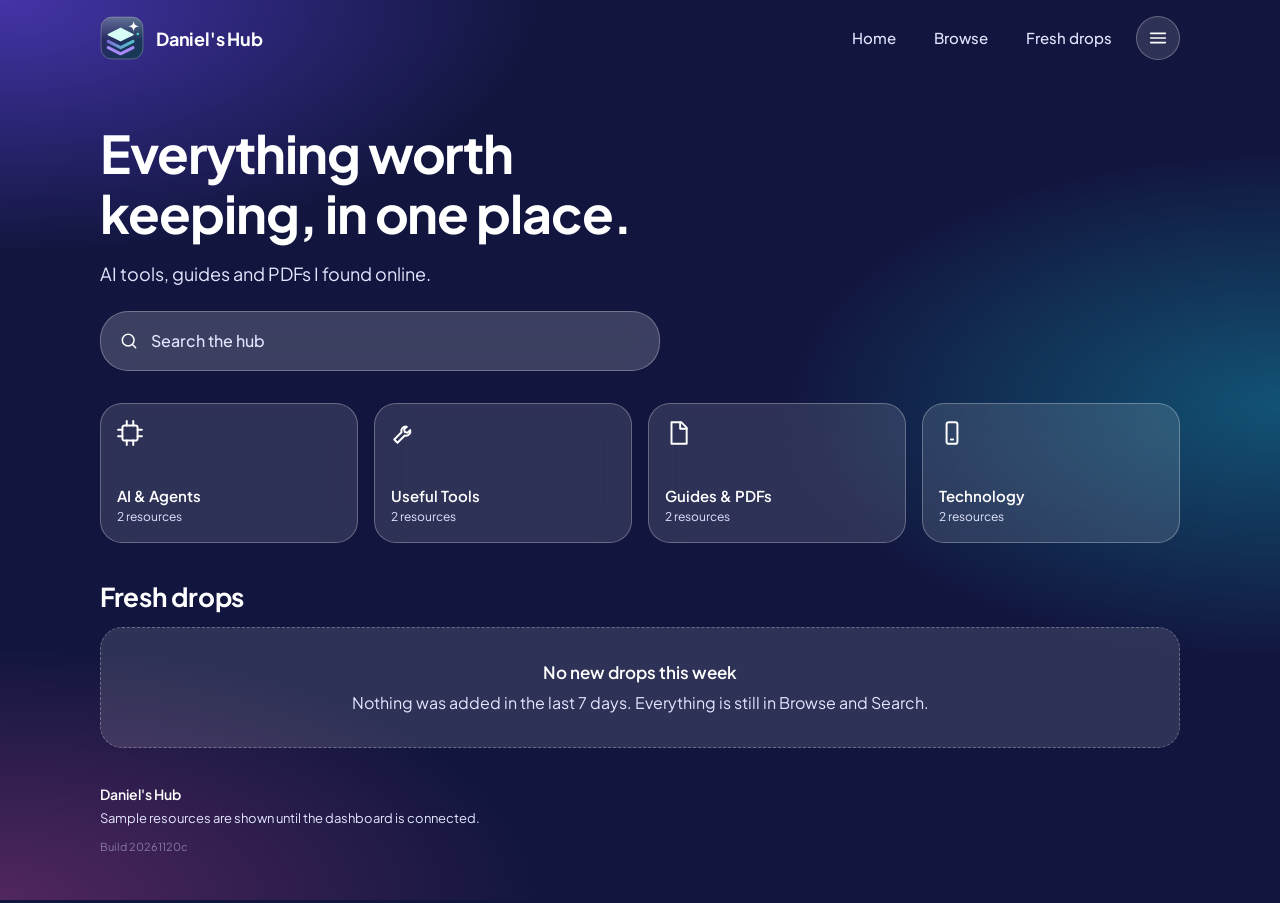
==== index.html @ 8ad10cf0 "Fix Browse highlight on homepage and limit Fresh drops to 7 days - Dock: Home stays highlighted on t" ====
<!doctype html>
<html lang="en">
<head>
  <meta charset="utf-8">
  <meta name="viewport" content="width=device-width, initial-scale=1, viewport-fit=cover, interactive-widget=resizes-content">
  <title>Daniel's Hub</title>
  <meta name="description" content="A personal library of AI tools, agent skills, guides and PDFs.">
  <meta name="theme-color" content="#12163F">
  <meta name="color-scheme" content="dark">
  <link rel="icon" href="assets/favicon.svg" type="image/svg+xml">
  <link rel="apple-touch-icon" href="assets/app-icon.svg">
  <link rel="preconnect" href="https://fonts.googleapis.com">
  <link rel="preconnect" href="https://fonts.gstatic.com" crossorigin>
  <link rel="stylesheet" href="https://fonts.googleapis.com/css2?family=Plus+Jakarta+Sans:wght@400;500;600;700&amp;display=swap">
  <link rel="stylesheet" href="css/style.css?v=20261120c">
</head>
<body>

  <a class="skip" href="#fresh">Skip to resources</a>

  <header class="top" id="top">
    <a class="brand" href="index.html" aria-label="Daniel's Hub, home">
      <img src="assets/logo.svg" alt="" width="44" height="44">
      <span>Daniel's Hub</span>
    </a>
    <div class="top-end">
      <nav class="top-nav" aria-label="Main">
        <a href="#top">Home</a>
        <a href="browse.html">Browse</a>
        <a href="#fresh">Fresh drops</a>
      </nav>
      <div class="menu-wrap" data-menu></div>
    </div>
  </header>

  <main>
    <section class="hero collapse" aria-labelledby="hero-title">
      <div class="collapse-inner hero-inner">
        <h1 id="hero-title">Everything worth keeping, in one place.</h1>
        <p class="lede">AI tools, guides and PDFs I found online.</p>
      </div>
    </section>

    <div id="search-anchor"></div>
    <div class="search-wrap" id="search-wrap">
      <form class="search" role="search" id="search-form" autocomplete="off">
        <svg class="ico" width="22" height="22" aria-hidden="true"><use href="#i-search"/></svg>
        <label class="sr" for="q">Search resources</label>
        <input id="q" name="q" type="search" placeholder="Search the hub" enterkeyhint="search" autocapitalize="off" autocorrect="off" spellcheck="false">
        <button type="button" class="clear" id="clear-search" aria-label="Clear search" hidden>
          <svg width="22" height="22" aria-hidden="true"><use href="#i-x"/></svg>
        </button>
      </form>
      <button type="button" class="cancel" id="cancel-search">Cancel</button>
    </div>

    <div class="admin-panel" id="admin-panel" hidden>
      <a class="admin-link" id="admin-link" href="admin/index.html">
        <svg width="22" height="22" aria-hidden="true"><use href="#i-lock"/></svg>
        <span>Admin Login</span>
        <svg class="go" width="22" height="22" aria-hidden="true"><use href="#i-arrow-right"/></svg>
      </a>
    </div>

    <section class="browse collapse" id="browse" aria-labelledby="browse-title">
      <div class="collapse-inner">
        <h2 id="browse-title" class="sr">Categories</h2>
        <div class="cats" id="cats"></div>
      </div>
    </section>

    <section class="fresh" id="fresh" aria-labelledby="fresh-title" tabindex="-1">
      <div class="fresh-head">
        <h2 id="fresh-title">Fresh drops</h2>
        <button type="button" class="reset" id="reset" hidden>Clear search</button>
      </div>
      <p class="status" id="status" role="status" aria-live="polite"></p>
      <div class="list" id="list"></div>
      <div class="empty" id="empty" hidden>
        <p class="empty-title">Nothing found</p>
        <p id="empty-text"></p>
        <button type="button" class="reset" id="empty-reset">Back to home</button>
      </div>
    </section>
  </main>

  <footer class="foot">
    <p>Daniel's Hub</p>
    <p class="foot-note">Sample resources are shown until the dashboard is connected.</p>
    <p class="build" id="build" data-page="20261120c"></p>
  </footer>

  <nav class="dock" aria-label="Quick navigation">
    <a href="#top" id="dock-home" aria-current="page"><svg width="22" height="22" aria-hidden="true"><use href="#i-home"/></svg><span>Home</span></a>
    <a href="browse.html" id="dock-browse"><svg width="22" height="22" aria-hidden="true"><use href="#i-grid"/></svg><span>Browse</span></a>
    <a href="#top" id="dock-search"><svg width="22" height="22" aria-hidden="true"><use href="#i-search"/></svg><span>Search</span></a>
  </nav>

  <script src="js/data.js?v=20261120c"></script>
  <script src="js/config.js?v=20261120c"></script>
  <script src="js/ui.js?v=20261120c"></script>
  <script src="js/app.js?v=20261120c"></script>
</body>
</html>
---- css/style.css ----
/* Daniel's Hub: Frost Glass
   One deliberate dark look. Colours live in the variables below,
   so changing the palette means editing only this block. */
:root {
  --ink: #12163F;
  --text: #FFFFFF;
  --text-soft: #E3E6FF;
  --violet: #A88BFA;
  --purple: #8664D9;
  --teal: #45D8C5;
  --mint: #D7FFF7;
  --glass: rgba(255, 255, 255, 0.12);
  --glass-strong: rgba(255, 255, 255, 0.18);
  --glass-line: rgba(255, 255, 255, 0.28);
  --radius-lg: 22px;
  --radius-md: 16px;
  --gutter: 20px;
  --max: 1080px;
  --kb: 0px;
  --font: "Plus Jakarta Sans", system-ui, -apple-system, "Segoe UI", Roboto, sans-serif;
  color-scheme: dark;
}

*, *::before, *::after { box-sizing: border-box; }

html { -webkit-text-size-adjust: 100%; scroll-behavior: smooth; scroll-padding-top: 84px; }

body {
  margin: 0;
  min-height: 100vh;
  background: var(--ink);
  color: var(--text);
  font-family: var(--font);
  font-size: 16px;
  line-height: 1.5;
  padding-left: max(var(--gutter), env(safe-area-inset-left, 0px));
  padding-right: max(var(--gutter), env(safe-area-inset-right, 0px));
  padding-bottom: calc(112px + env(safe-area-inset-bottom, 0px) + var(--kb));
}

/* Soft colour glow behind everything. Fixed layer, no blur filter, so it stays smooth on phones. */
body::before {
  content: "";
  position: fixed;
  inset: 0;
  z-index: -1;
  background:
    radial-gradient(60% 40% at 0% 0%, rgba(108, 77, 255, 0.55), transparent 70%),
    radial-gradient(55% 40% at 100% 45%, rgba(18, 181, 201, 0.38), transparent 70%),
    radial-gradient(60% 40% at 0% 100%, rgba(226, 76, 168, 0.30), transparent 70%),
    var(--ink);
}

[hidden] { display: none !important; }

h1, h2, p { margin: 0; }
a { color: inherit; }
svg { fill: none; stroke: currentColor; stroke-width: 1.8; stroke-linecap: round; stroke-linejoin: round; }

.sr {
  position: absolute; width: 1px; height: 1px; padding: 0; margin: -1px;
  overflow: hidden; clip: rect(0 0 0 0); white-space: nowrap; border: 0;
}

.skip {
  position: absolute; left: 12px; top: -60px; z-index: 50;
  background: #fff; color: var(--ink); padding: 10px 14px; border-radius: 10px; font-weight: 600;
}
.skip:focus { top: calc(8px + env(safe-area-inset-top, 0px)); }

:focus-visible { outline: 3px solid var(--mint); outline-offset: 3px; }

/* Tap feedback. Android Chrome paints its own blue flash on every tap unless this is set,
   so it is switched off and replaced by the pressed styles below. */
html { -webkit-tap-highlight-color: transparent; }
a, button, summary, [role="button"] { -webkit-tap-highlight-color: transparent; touch-action: manipulation; }

/* Pressed state: a gentle brightening and a very small squeeze. Same for every control. */
.menu-btn, .menu-item, .clear, .cancel, .reset, .back, .admin-link, .top-nav a, .dock a, .cat, a.card {
  transition: transform 0.15s ease, filter 0.15s ease, background 0.2s ease, color 0.2s ease, border-color 0.2s ease;
}
.menu-btn:active, .clear:active, .cancel:active, .reset:active, .back:active, .admin-link:active,
.dock a:active, .cat:active, a.card:active, .top-nav a:active {
  filter: brightness(1.18); transform: scale(0.97);
}
.menu-item:active { filter: brightness(1.22); background: var(--glass-strong); }
.cat:active, a.card:active { background: var(--glass-strong); transform: scale(0.98); }

.top, main, .foot { max-width: var(--max); margin-inline: auto; }

/* Header */
.top {
  display: flex; align-items: center; justify-content: space-between;
  padding-top: calc(16px + env(safe-area-inset-top, 0px));
  padding-bottom: 8px;
  max-height: 140px;
  transition: max-height 0.3s ease, padding 0.3s ease, opacity 0.2s ease;
}
.brand { display: flex; align-items: center; gap: 12px; text-decoration: none; min-height: 44px; }
.brand img { display: block; width: 44px; height: 44px; }
.brand span { font-weight: 700; font-size: 18px; letter-spacing: -0.01em; }
.top-end { display: flex; align-items: center; gap: 8px; }
.top-nav { display: none; gap: 6px; }
.top-nav a {
  text-decoration: none; padding: 0 16px; min-height: 44px; display: inline-flex; align-items: center;
  border-radius: 22px; color: var(--text-soft); font-weight: 500; font-size: 15px;
}

/* Hamburger menu */
.menu-wrap { position: relative; }
.menu-btn {
  appearance: none; width: 44px; height: 44px; border-radius: 50%; cursor: pointer;
  display: grid; place-items: center; color: var(--text);
  background: var(--glass); border: 1px solid var(--glass-line);
  -webkit-backdrop-filter: blur(16px); backdrop-filter: blur(16px);
}
.menu-btn svg { width: 22px; height: 22px; }
.menu-btn[aria-expanded="true"] { background: var(--text); color: var(--ink); }
.menu-panel {
  position: absolute; right: 0; top: calc(100% + 10px); z-index: 40;
  width: min(290px, calc(100vw - 2 * var(--gutter)));
  padding: 8px; border-radius: var(--radius-lg);
  background: rgba(36, 32, 92, 0.88); border: 1px solid var(--glass-line);
  -webkit-backdrop-filter: blur(20px); backdrop-filter: blur(20px);
  box-shadow: 0 16px 40px rgba(5, 6, 25, 0.45);
}
.menu-item {
  display: flex; align-items: center; gap: 12px; min-height: 52px; padding: 0 14px;
  border-radius: var(--radius-md); text-decoration: none; font-weight: 500; font-size: 15px;
}
.menu-item svg { width: 22px; height: 22px; flex: none; }
.menu-item[aria-current="page"] { background: var(--glass); font-weight: 600; }

/* Parts of the page that can fold away while searching */
.collapse {
  display: grid; grid-template-rows: 1fr; opacity: 1; visibility: visible;
  transition: grid-template-rows 0.3s ease, opacity 0.25s ease;
}
.collapse > .collapse-inner { min-height: 0; overflow: hidden; }
.is-searching .browse {
  grid-template-rows: 0fr; opacity: 0; visibility: hidden; pointer-events: none;
  transition: grid-template-rows 0.3s ease, opacity 0.2s ease, visibility 0s 0.3s;
}

/* Hero */
.hero-inner { display: grid; gap: 12px; padding: 28px 0 16px; transition: padding 0.3s ease, gap 0.3s ease; }
.hero-inner h1 { font-size: 32px; line-height: 1.15; font-weight: 700; letter-spacing: -0.02em; text-wrap: balance; max-width: 18ch; }
.lede { color: var(--text-soft); font-size: 16px; }

/* Search */
.search-wrap { display: flex; align-items: center; gap: 8px; }
.search {
  flex: 1; min-width: 0;
  display: flex; align-items: center; gap: 10px;
  height: 56px; padding: 0 8px 0 18px;
  border-radius: 28px;
  background: var(--glass-strong);
  border: 1px solid var(--glass-line);
  -webkit-backdrop-filter: blur(16px); backdrop-filter: blur(16px);
  transition: border-color 0.2s, box-shadow 0.2s;
}
.search:focus-within { border-color: var(--mint); box-shadow: 0 0 0 4px rgba(215, 255, 247, 0.14); }
.search .ico { width: 20px; height: 20px; flex: none; }
.search input {
  flex: 1; min-width: 0; height: 100%;
  background: none; border: 0; outline: 0;
  color: var(--text); font: 500 16px var(--font);
}
.search input::placeholder { color: var(--text-soft); opacity: 1; }
.search input::-webkit-search-cancel-button { display: none; }
.clear {
  flex: none; width: 44px; height: 44px; border-radius: 50%; border: 0;
  background: transparent; color: var(--text); display: grid; place-items: center; cursor: pointer;
}
.clear svg { width: 18px; height: 18px; }
.cancel {
  display: none; flex: none; appearance: none; cursor: pointer;
  min-height: 44px; padding: 0 12px; border: 0; border-radius: 22px;
  background: transparent; color: var(--text); font: 600 15px var(--font);
}

/* Hidden admin link, revealed only by the exact trigger phrase */
.admin-panel { margin-top: 12px; }
.admin-link {
  display: flex; align-items: center; gap: 12px; min-height: 56px; padding: 0 18px;
  border-radius: var(--radius-lg); text-decoration: none; font-weight: 600;
  background: var(--glass); border: 1px solid var(--glass-line);
  -webkit-backdrop-filter: blur(16px); backdrop-filter: blur(16px);
}
.admin-link svg { width: 20px; height: 20px; flex: none; }
.admin-link span { flex: 1; }
.admin-link .go { opacity: 0.8; }

/* Categories */
.cats { display: grid; grid-template-columns: repeat(2, minmax(0, 1fr)); gap: 12px; padding: 20px 0 8px; }
.cat {
  color: var(--text); text-decoration: none;
  min-height: 112px; padding: 16px;
  border-radius: var(--radius-lg);
  background: var(--glass); border: 1px solid var(--glass-line);
  -webkit-backdrop-filter: blur(16px); backdrop-filter: blur(16px);
  display: flex; flex-direction: column; justify-content: space-between; gap: 12px;
}
.cat svg { width: 26px; height: 26px; }
.cat-name { font-weight: 600; font-size: 15px; line-height: 1.25; }
.cat-count { font-size: 12px; color: var(--text-soft); margin-top: 2px; }

/* Fresh drops and search results */
.fresh { padding-top: 24px; outline: 0; }
.fresh-head { display: flex; align-items: center; justify-content: space-between; gap: 12px; min-height: 44px; margin-bottom: 8px; }
.fresh h2 { font-size: 22px; font-weight: 700; letter-spacing: -0.01em; }
.reset {
  appearance: none; font: 600 14px var(--font); color: var(--text); cursor: pointer;
  min-height: 44px; padding: 0 16px; border-radius: 22px; text-decoration: none;
  display: inline-flex; align-items: center;
  background: var(--glass); border: 1px solid var(--glass-line);
}
.status { color: var(--text-soft); font-size: 14px; margin-bottom: 8px; }
.status:empty { display: none; }

.list { display: grid; grid-template-columns: minmax(0, 1fr); gap: 12px; }

.card {
  display: flex; gap: 14px; align-items: center;
  padding: 14px; border-radius: var(--radius-lg);
  background: var(--glass); border: 1px solid var(--glass-line);
  -webkit-backdrop-filter: blur(16px); backdrop-filter: blur(16px);
  text-decoration: none; color: var(--text);
}
.card-icon {
  flex: none; width: 52px; height: 52px; border-radius: 16px; display: grid; place-items: center;
  background: linear-gradient(135deg, #8E7BFF, #12B5C9);
}
.card-icon svg { width: 24px; height: 24px; stroke: #fff; }
[data-cat="guides"] .card-icon { background: linear-gradient(135deg, #E24CA8, #FF9A5A); }
[data-cat="tools"] .card-icon { background: linear-gradient(135deg, #12B5C9, #45D8C5); }
[data-cat="tech"] .card-icon { background: linear-gradient(135deg, #8664D9, #E24CA8); }
.card-body { min-width: 0; }
.card-title { display: flex; align-items: center; gap: 8px; flex-wrap: wrap; font-weight: 600; font-size: 16px; line-height: 1.3; }
.badge {
  font-size: 11px; font-weight: 700; letter-spacing: 0.04em; padding: 2px 8px; border-radius: 8px;
  background: var(--mint); color: var(--ink);
}
.card-desc { color: var(--text-soft); font-size: 14px; line-height: 1.45; margin-top: 2px; }
.card-meta { display: flex; flex-wrap: wrap; gap: 4px 10px; margin-top: 8px; font-size: 12px; color: var(--text-soft); }

.empty {
  display: grid; justify-items: center; gap: 6px;
  text-align: center; padding: 32px 20px; border-radius: var(--radius-lg);
  background: var(--glass); border: 1px dashed var(--glass-line); color: var(--text-soft);
}
.empty .reset { margin-top: 10px; }
.empty-title { color: var(--text); font-weight: 600; font-size: 17px; }

/* Category page */
.back {
  display: inline-flex; align-items: center; gap: 8px; margin-top: 8px;
  min-height: 44px; padding: 0 18px 0 14px; border-radius: 22px;
  text-decoration: none; font-weight: 600; font-size: 14px;
  background: var(--glass); border: 1px solid var(--glass-line);
  -webkit-backdrop-filter: blur(16px); backdrop-filter: blur(16px);
}
.back svg { width: 18px; height: 18px; }
.cat-head { display: grid; gap: 12px; padding: 24px 0 20px; justify-items: start; }
.cat-title-row { display: flex; align-items: center; gap: 14px; }
.card-icon.big { width: 56px; height: 56px; border-radius: 18px; }
.card-icon.big svg { width: 28px; height: 28px; }
.cat-head h1 { font-size: 30px; line-height: 1.15; font-weight: 700; letter-spacing: -0.02em; }
.cat-desc { color: var(--text-soft); font-size: 16px; max-width: 52ch; }
.count-chip {
  display: inline-flex; align-items: center; min-height: 32px; padding: 0 14px; border-radius: 16px;
  font-size: 13px; font-weight: 600; background: var(--glass); border: 1px solid var(--glass-line);
}

/* Simple text pages (About, Saved, Admin) */
.page {
  display: grid; gap: 14px; margin-top: 16px; padding: 24px; border-radius: var(--radius-lg);
  background: var(--glass); border: 1px solid var(--glass-line);
  -webkit-backdrop-filter: blur(16px); backdrop-filter: blur(16px);
  justify-items: start;
}
.page h1 { font-size: 28px; line-height: 1.15; font-weight: 700; letter-spacing: -0.02em; }
.page p { color: var(--text-soft); max-width: 56ch; }
.page .empty { width: 100%; background: transparent; }
.notice { margin-top: 16px; color: var(--text-soft); }

/* Footer */
.foot { padding: 36px 0 8px; color: var(--text-soft); font-size: 14px; display: grid; gap: 4px; }
.foot p:first-child { color: var(--text); font-weight: 600; }
.foot-note { font-size: 13px; }

/* Floating dock (phones) */
.dock {
  position: fixed; left: 50%; transform: translateX(-50%);
  bottom: calc(16px + env(safe-area-inset-bottom, 0px) + var(--kb, 0px));
  transition: bottom 0.2s ease;
  display: flex; gap: 4px; padding: 6px; border-radius: 32px; z-index: 20;
  background: rgba(36, 32, 92, 0.72); border: 1px solid var(--glass-line);
  -webkit-backdrop-filter: blur(18px); backdrop-filter: blur(18px);
}
.dock a {
  display: inline-flex; align-items: center; gap: 8px; text-decoration: none;
  min-height: 48px; padding: 0 18px; border-radius: 26px;
  font-size: 14px; font-weight: 500; color: var(--text);
}
.dock a svg { width: 20px; height: 20px; }
.dock a[aria-current="page"] { background: var(--text); color: var(--ink); font-weight: 600; }

/* Phones while searching: the search bar rises to the top and stays there while results scroll under it. */
@media (max-width: 719px) {
  .is-focused .hero,
  .is-searching .hero,
  .is-focused .browse {
    grid-template-rows: 0fr; opacity: 0; visibility: hidden; pointer-events: none;
    transition: grid-template-rows 0.3s ease, opacity 0.2s ease, visibility 0s 0.3s;
  }
  .is-focused .search-wrap,
  .is-searching .search-wrap {
    position: sticky; top: env(safe-area-inset-top, 0px); z-index: 15; padding: 8px 0;
  }
  .is-focused .search-wrap::before,
  .is-searching .search-wrap::before {
    content: ""; position: absolute; z-index: -1; top: 0; bottom: 0;
    left: calc(-1 * max(var(--gutter), env(safe-area-inset-left, 0px)));
    right: calc(-1 * max(var(--gutter), env(safe-area-inset-right, 0px)));
    background: rgba(18, 22, 63, 0.88); border-bottom: 1px solid rgba(255, 255, 255, 0.12);
    -webkit-backdrop-filter: blur(14px); backdrop-filter: blur(14px);
  }
  .is-focused .cancel,
  .is-searching .cancel { display: inline-flex; align-items: center; }
  /* The title bar folds away too, so the search bar is truly at the top of the screen
     and does not depend on how long the page is. It comes back when search is cancelled. */
  .is-focused .top,
  .is-searching .top {
    max-height: 0; padding-top: 0; padding-bottom: 0; opacity: 0; overflow: hidden;
    visibility: hidden; pointer-events: none;
    transition: max-height 0.3s ease, padding 0.3s ease, opacity 0.2s ease, visibility 0s 0.3s;
  }
  .is-focused .hero .hero-inner,
  .is-searching .hero .hero-inner { padding-top: 0; padding-bottom: 0; gap: 0; }
}

/* Very narrow phones: tighter dock so all three items fit */
@media (max-width: 360px) {
  .dock { gap: 2px; padding: 5px; }
  .dock a { padding: 0 12px; gap: 6px; }
}

/* Tablet and desktop */
@media (min-width: 720px) {
  :root { --gutter: 32px; }
  .top-nav { display: flex; }
  .dock { display: none; }
  body { padding-bottom: 40px; }
  .hero-inner { padding: 56px 0 24px; gap: 16px; }
  .hero-inner h1 { font-size: 52px; max-width: 16ch; }
  .lede { font-size: 18px; }
  .search { max-width: 560px; height: 60px; }
  .cats { grid-template-columns: repeat(4, minmax(0, 1fr)); gap: 16px; padding-top: 32px; }
  .cat { min-height: 140px; }
  .fresh h2 { font-size: 26px; }
  .list { grid-template-columns: repeat(2, minmax(0, 1fr)); gap: 16px; }
  .cat-head h1 { font-size: 40px; }
  .admin-panel { max-width: 560px; }
}
@media (min-width: 1040px) {
  .list { grid-template-columns: repeat(3, minmax(0, 1fr)); }
  .card { align-items: flex-start; }
}

@media (prefers-reduced-motion: reduce) {
  html { scroll-behavior: auto; }
  *, *::before, *::after { transition: none !important; animation: none !important; }
}

/* Fade-in for freshly rendered cards. Cards are visible by default, the animation only adds polish. */
@media (prefers-reduced-motion: no-preference) {
  .card { animation: rise 0.35s ease both; }
  .menu-panel { animation: pop 0.18s ease both; transform-origin: top right; }
  @keyframes rise { from { opacity: 0; transform: translateY(8px); } to { opacity: 1; transform: none; } }
  @keyframes pop { from { opacity: 0; transform: scale(0.96) translateY(-4px); } to { opacity: 1; transform: none; } }
}

.build { font-size: 11px; opacity: .45; margin: 6px 0 0; }


/* Hover only where a real pointer exists. On touch screens :hover sticks after a tap. */
@media (hover: hover) and (pointer: fine) {
  .top-nav a:hover { background: var(--glass); color: var(--text); }
  .menu-btn:hover { background: var(--glass-strong); }
  .menu-item:hover { background: var(--glass-strong); }
  .clear:hover { background: var(--glass); }
  .cancel:hover { background: var(--glass); }
  .admin-link:hover { background: var(--glass-strong); }
  .cat:hover { background: var(--glass-strong); transform: translateY(-2px); }
  .reset:hover { background: var(--glass-strong); }
  a.card:hover { background: var(--glass-strong); transform: translateY(-2px); }
  .back:hover { background: var(--glass-strong); }
}

/* Pressed look wins over hover while a finger or mouse button is down. */
.cat:active, a.card:active { background: var(--glass-strong); transform: scale(0.98); }

/* ===== Browse page and collection pages ===== */
.top-nav a[aria-current="page"] { background: var(--glass); color: var(--text); }

.browse-head { display: grid; gap: 12px; padding: 28px 0 4px; }
.browse-head h1 { font-size: 36px; line-height: 1.1; font-weight: 700; letter-spacing: -0.02em; }
.browse-head .lede { max-width: 40ch; }

.b-section { padding-top: 28px; }
.b-section h2 { font-size: 22px; font-weight: 700; letter-spacing: -0.01em; }
.b-sub { color: var(--text-soft); font-size: 14px; margin-top: 4px; }

/* Category cards: two per row on phones */
.bcats { display: grid; grid-template-columns: repeat(2, minmax(0, 1fr)); grid-auto-rows: 1fr; gap: 12px; margin-top: 14px; }
.bcat {
  display: flex; flex-direction: column; gap: 6px; min-width: 0; padding: 12px 14px;
  color: var(--text); text-decoration: none;
  border-radius: var(--radius-lg); background: var(--glass); border: 1px solid var(--glass-line);
  -webkit-backdrop-filter: blur(16px); backdrop-filter: blur(16px);
}
.bcat-top { display: flex; align-items: flex-start; justify-content: space-between; gap: 8px; }
.bcat .card-icon { width: 48px; height: 48px; border-radius: 15px; }
.go-dot {
  flex: none; width: 32px; height: 32px; border-radius: 50%; display: grid; place-items: center;
  background: rgba(255, 255, 255, 0.12); border: 1px solid var(--glass-line);
  transition: transform 0.2s ease;
}
.go-dot svg { width: 16px; height: 16px; }
.bcat-body { min-width: 0; }
.bcat-name { font-weight: 600; font-size: 16px; line-height: 1.25; }
.bcat-desc {
  color: var(--text-soft); font-size: 13px; line-height: 1.4; margin-top: 4px;
  display: -webkit-box; -webkit-box-orient: vertical; -webkit-line-clamp: 3; overflow: hidden;
}
.bcat-count { margin-top: auto; font-size: 12px; color: var(--text-soft); }

/* Collection colours. Each card picks one with data-accent. */
[data-accent] { --accent-a: #8E7BFF; --accent-b: #12B5C9; --glow: rgba(142, 123, 255, 0.5); }
[data-accent="teal"] { --accent-a: #45D8C5; --accent-b: #8E7BFF; --glow: rgba(69, 216, 197, 0.45); }
[data-accent="sunset"] { --accent-a: #FF9A5A; --accent-b: #E24CA8; --glow: rgba(226, 76, 168, 0.45); }

/* Collection cards: one per row on phones */
.colls { display: grid; grid-template-columns: minmax(0, 1fr); gap: 12px; margin-top: 14px; }
.coll {
  position: relative; overflow: hidden; min-width: 0;
  display: grid; grid-template-columns: auto minmax(0, 1fr); gap: 14px; align-items: start;
  padding: 12px 14px; color: var(--text); text-decoration: none;
  border-radius: var(--radius-lg);
  background: linear-gradient(135deg, rgba(255, 255, 255, 0.16), rgba(255, 255, 255, 0.07));
  border: 1px solid var(--glass-line);
  box-shadow: 0 12px 30px -18px var(--glow);
  -webkit-backdrop-filter: blur(16px); backdrop-filter: blur(16px);
}
/* Soft coloured glow in the corner. A plain gradient, no blur filter, so it stays smooth. */
.coll::after {
  content: ""; position: absolute; right: -48px; top: -48px; width: 150px; height: 150px;
  border-radius: 50%; pointer-events: none; opacity: 0.5;
  background: radial-gradient(closest-side, var(--glow), transparent);
}
.coll-art {
  position: relative; z-index: 1; flex: none; width: 64px; height: 64px; border-radius: 20px;
  display: grid; place-items: center;
  background: linear-gradient(135deg, var(--accent-a), var(--accent-b));
  box-shadow: 0 8px 20px -8px var(--glow);
}
.coll-art svg { width: 30px; height: 30px; stroke: #fff; }
.coll-art.big { width: 56px; height: 56px; border-radius: 18px; }
.coll-art.big svg { width: 28px; height: 28px; }
.coll-body { position: relative; z-index: 1; min-width: 0; }
.coll-title { font-weight: 700; font-size: 17px; line-height: 1.25; }
.coll-desc { color: var(--text-soft); font-size: 14px; line-height: 1.45; margin-top: 3px; }
.coll-foot { display: flex; align-items: center; justify-content: space-between; gap: 10px; margin-top: 8px; }
.coll-count { font-size: 12px; color: var(--text-soft); }
.explore {
  display: inline-flex; align-items: center; gap: 6px; min-height: 36px; padding: 0 10px 0 14px;
  border-radius: 18px; font-weight: 600; font-size: 14px; background: var(--text); color: var(--ink);
}
.explore svg { width: 16px; height: 16px; }

/* Press and hover: same gentle feel as the rest of the site */
.bcat, .coll { transition: transform 0.15s ease, filter 0.15s ease, background 0.2s ease, border-color 0.2s ease; }
.bcat:active { filter: brightness(1.18); transform: scale(0.97); background: var(--glass-strong); }
.coll:active { filter: brightness(1.15); transform: scale(0.98); }
@media (hover: hover) and (pointer: fine) {
  .bcat:hover { background: var(--glass-strong); transform: translateY(-2px); }
  .bcat:hover .go-dot { transform: translateX(2px); }
  .coll:hover { filter: brightness(1.1); transform: translateY(-2px); }
}

/* "backwards" fill only: a finished animation must not keep overriding the press and hover transforms. */
@media (prefers-reduced-motion: no-preference) {
  .bcat, .coll { animation: rise 0.35s ease backwards; }
  .bcat:nth-child(2), .coll:nth-child(2) { animation-delay: 0.05s; }
  .bcat:nth-child(3), .coll:nth-child(3) { animation-delay: 0.1s; }
  .bcat:nth-child(4) { animation-delay: 0.15s; }
}

/* Very narrow phones: slightly tighter category cards */
@media (max-width: 340px) {
  .bcats { gap: 10px; }
  .bcat { padding: 12px; }
  .coll { gap: 12px; padding: 12px; }
  .coll-art { width: 56px; height: 56px; border-radius: 18px; }
}

@media (min-width: 720px) {
  .browse-head { padding-top: 48px; }
  .browse-head h1 { font-size: 52px; }
  .b-section h2 { font-size: 26px; }
  .bcats { grid-template-columns: repeat(4, minmax(0, 1fr)); gap: 16px; }
  .colls { grid-template-columns: repeat(3, minmax(0, 1fr)); gap: 16px; }
  .coll { grid-template-columns: minmax(0, 1fr); }
}
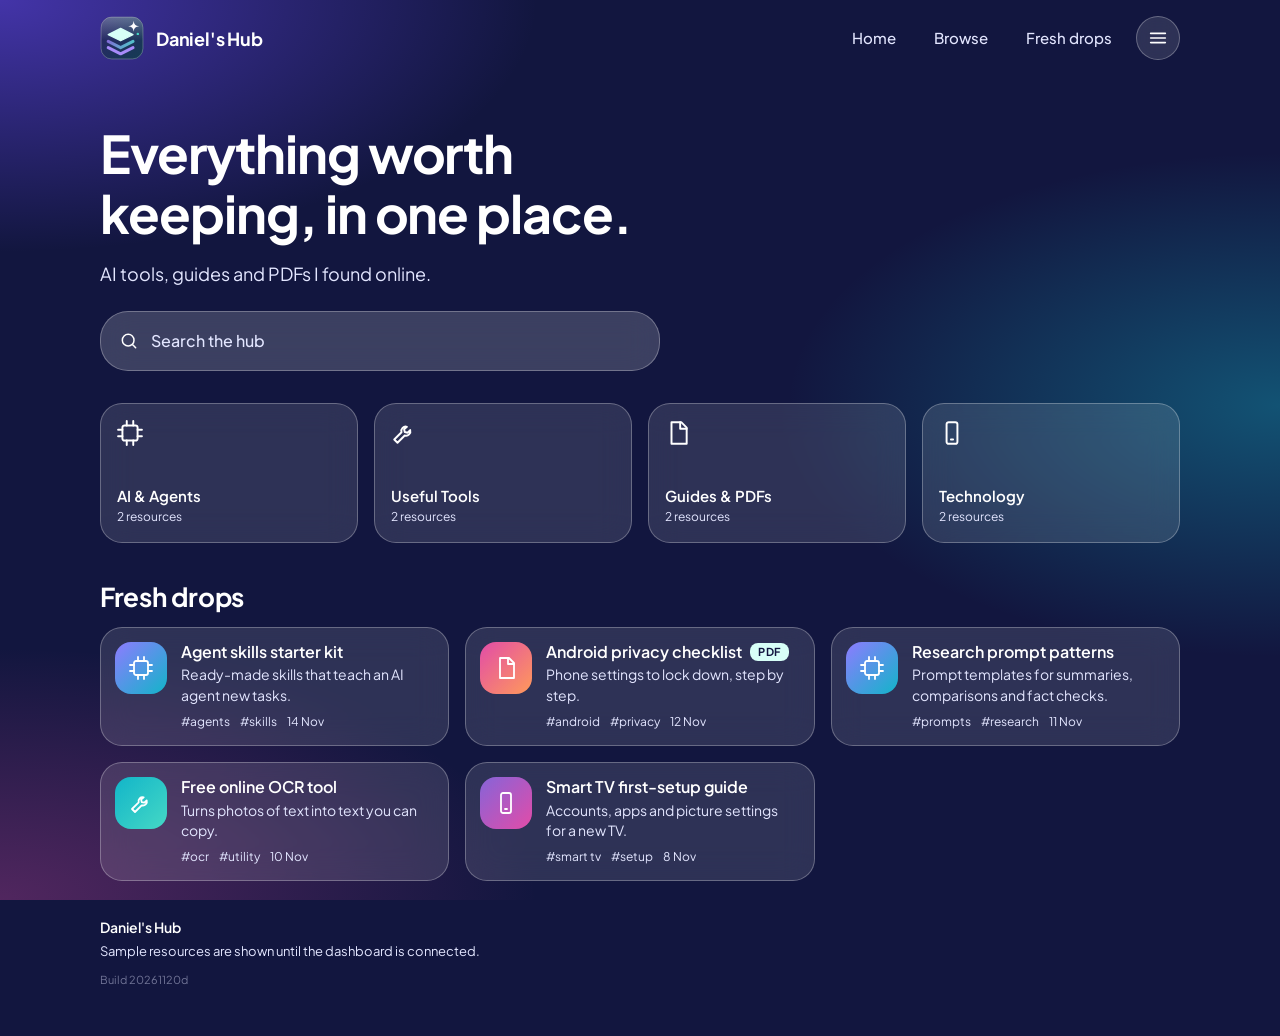
==== commit 674e70c9: "Change Fresh drops window from 7 days to 30 days - FRESH_DAYS 7 -> 30 (today plus the previous 29 da" ====
--- a/index.html
+++ b/index.html
@@ -12,7 +12,7 @@
   <link rel="preconnect" href="https://fonts.googleapis.com">
   <link rel="preconnect" href="https://fonts.gstatic.com" crossorigin>
   <link rel="stylesheet" href="https://fonts.googleapis.com/css2?family=Plus+Jakarta+Sans:wght@400;500;600;700&amp;display=swap">
-  <link rel="stylesheet" href="css/style.css?v=20261120c">
+  <link rel="stylesheet" href="css/style.css?v=20261120d">
 </head>
 <body>
 
@@ -87,7 +87,7 @@
   <footer class="foot">
     <p>Daniel's Hub</p>
     <p class="foot-note">Sample resources are shown until the dashboard is connected.</p>
-    <p class="build" id="build" data-page="20261120c"></p>
+    <p class="build" id="build" data-page="20261120d"></p>
   </footer>
 
   <nav class="dock" aria-label="Quick navigation">
@@ -96,9 +96,9 @@
     <a href="#top" id="dock-search"><svg width="22" height="22" aria-hidden="true"><use href="#i-search"/></svg><span>Search</span></a>
   </nav>
 
-  <script src="js/data.js?v=20261120c"></script>
-  <script src="js/config.js?v=20261120c"></script>
-  <script src="js/ui.js?v=20261120c"></script>
-  <script src="js/app.js?v=20261120c"></script>
+  <script src="js/data.js?v=20261120d"></script>
+  <script src="js/config.js?v=20261120d"></script>
+  <script src="js/ui.js?v=20261120d"></script>
+  <script src="js/app.js?v=20261120d"></script>
 </body>
 </html>
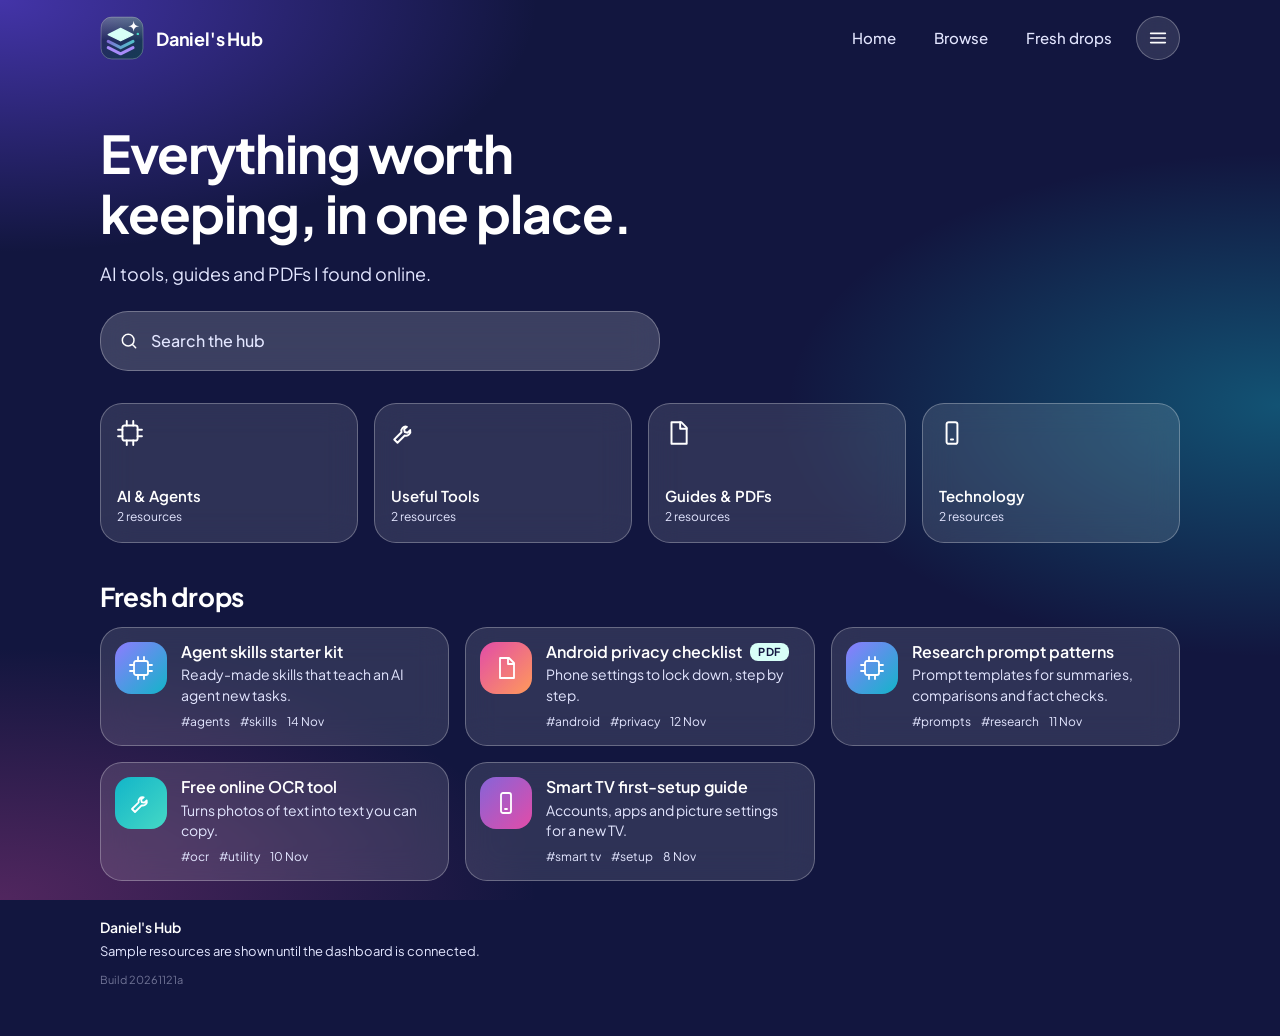
==== commit 1cdbb2ed: "Fix category page Back link navigation - Came from Browse: link says "Browse" and returns there - Ca" ====
--- a/index.html
+++ b/index.html
@@ -12,7 +12,7 @@
   <link rel="preconnect" href="https://fonts.googleapis.com">
   <link rel="preconnect" href="https://fonts.gstatic.com" crossorigin>
   <link rel="stylesheet" href="https://fonts.googleapis.com/css2?family=Plus+Jakarta+Sans:wght@400;500;600;700&amp;display=swap">
-  <link rel="stylesheet" href="css/style.css?v=20261120d">
+  <link rel="stylesheet" href="css/style.css?v=20261121a">
 </head>
 <body>
 
@@ -87,7 +87,7 @@
   <footer class="foot">
     <p>Daniel's Hub</p>
     <p class="foot-note">Sample resources are shown until the dashboard is connected.</p>
-    <p class="build" id="build" data-page="20261120d"></p>
+    <p class="build" id="build" data-page="20261121a"></p>
   </footer>
 
   <nav class="dock" aria-label="Quick navigation">
@@ -96,9 +96,9 @@
     <a href="#top" id="dock-search"><svg width="22" height="22" aria-hidden="true"><use href="#i-search"/></svg><span>Search</span></a>
   </nav>
 
-  <script src="js/data.js?v=20261120d"></script>
-  <script src="js/config.js?v=20261120d"></script>
-  <script src="js/ui.js?v=20261120d"></script>
-  <script src="js/app.js?v=20261120d"></script>
+  <script src="js/data.js?v=20261121a"></script>
+  <script src="js/config.js?v=20261121a"></script>
+  <script src="js/ui.js?v=20261121a"></script>
+  <script src="js/app.js?v=20261121a"></script>
 </body>
 </html>
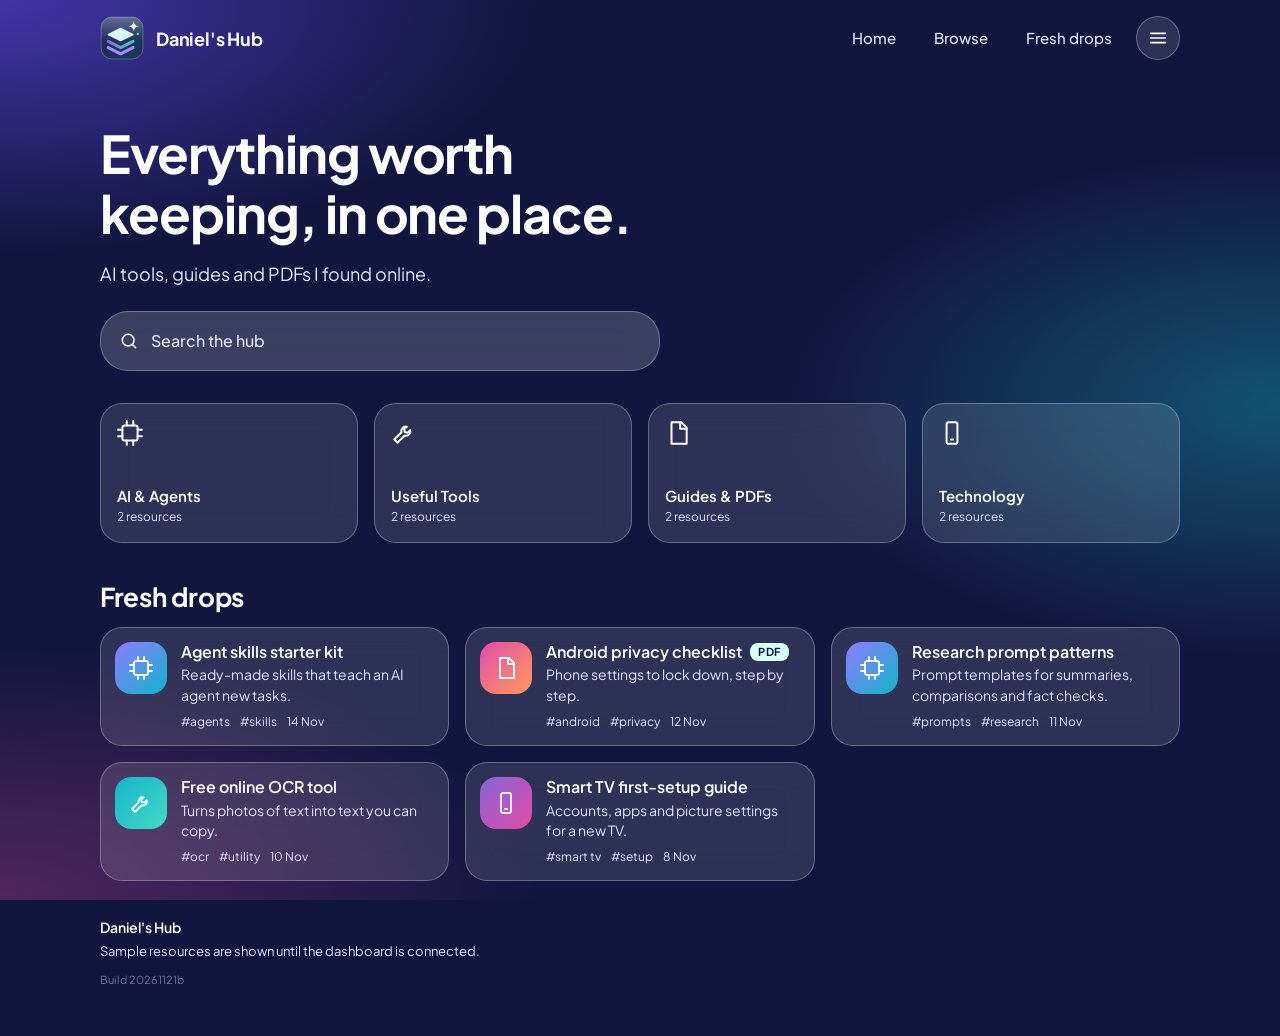
==== commit 2d18cc86: "Search also finds Curated Collections - Collections match on title, description and tags (if any), s" ====
--- a/index.html
+++ b/index.html
@@ -12,7 +12,7 @@
   <link rel="preconnect" href="https://fonts.googleapis.com">
   <link rel="preconnect" href="https://fonts.gstatic.com" crossorigin>
   <link rel="stylesheet" href="https://fonts.googleapis.com/css2?family=Plus+Jakarta+Sans:wght@400;500;600;700&amp;display=swap">
-  <link rel="stylesheet" href="css/style.css?v=20261121a">
+  <link rel="stylesheet" href="css/style.css?v=20261121b">
 </head>
 <body>
 
@@ -87,7 +87,7 @@
   <footer class="foot">
     <p>Daniel's Hub</p>
     <p class="foot-note">Sample resources are shown until the dashboard is connected.</p>
-    <p class="build" id="build" data-page="20261121a"></p>
+    <p class="build" id="build" data-page="20261121b"></p>
   </footer>
 
   <nav class="dock" aria-label="Quick navigation">
@@ -96,9 +96,9 @@
     <a href="#top" id="dock-search"><svg width="22" height="22" aria-hidden="true"><use href="#i-search"/></svg><span>Search</span></a>
   </nav>
 
-  <script src="js/data.js?v=20261121a"></script>
-  <script src="js/config.js?v=20261121a"></script>
-  <script src="js/ui.js?v=20261121a"></script>
-  <script src="js/app.js?v=20261121a"></script>
+  <script src="js/data.js?v=20261121b"></script>
+  <script src="js/config.js?v=20261121b"></script>
+  <script src="js/ui.js?v=20261121b"></script>
+  <script src="js/app.js?v=20261121b"></script>
 </body>
 </html>
--- a/css/style.css
+++ b/css/style.css
@@ -513,3 +513,6 @@
   .colls { grid-template-columns: repeat(3, minmax(0, 1fr)); gap: 16px; }
   .coll { grid-template-columns: minmax(0, 1fr); }
 }
+
+/* Collection result in search: same card, coloured by the collection's accent */
+.card-coll .card-icon { background: linear-gradient(135deg, var(--accent-a), var(--accent-b)); }
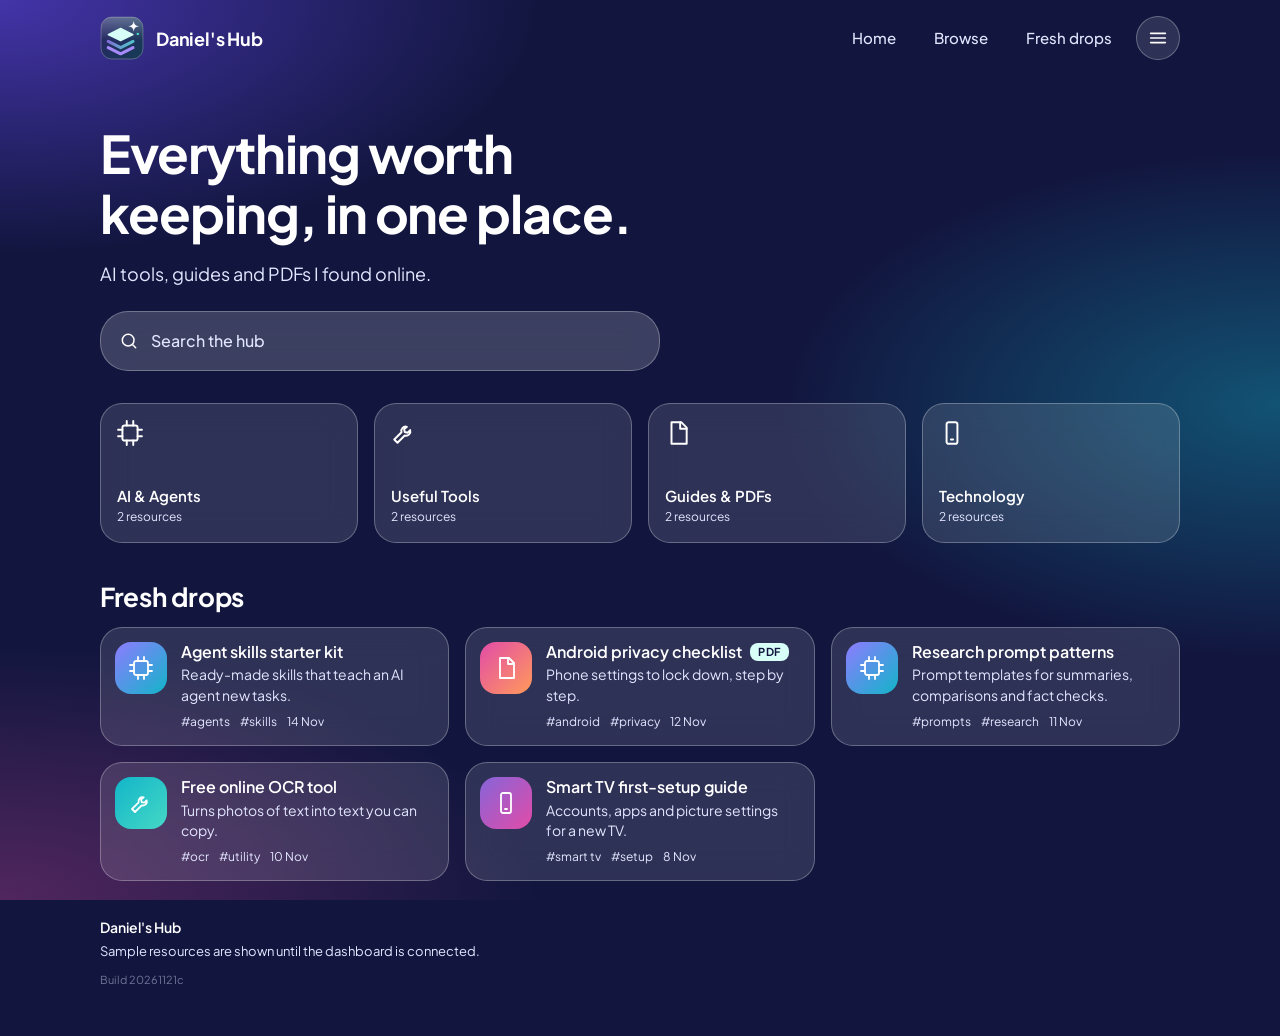
==== commit 298227d6: "Add search filters (category, content type, sort) - Filter button above search results opens a compa" ====
--- a/index.html
+++ b/index.html
@@ -12,7 +12,7 @@
   <link rel="preconnect" href="https://fonts.googleapis.com">
   <link rel="preconnect" href="https://fonts.gstatic.com" crossorigin>
   <link rel="stylesheet" href="https://fonts.googleapis.com/css2?family=Plus+Jakarta+Sans:wght@400;500;600;700&amp;display=swap">
-  <link rel="stylesheet" href="css/style.css?v=20261121b">
+  <link rel="stylesheet" href="css/style.css?v=20261121c">
 </head>
 <body>
 
@@ -74,6 +74,15 @@
         <h2 id="fresh-title">Fresh drops</h2>
         <button type="button" class="reset" id="reset" hidden>Clear search</button>
       </div>
+      <div class="filter-bar" id="filter-bar" hidden>
+        <button type="button" class="filter-btn" id="filter-btn" aria-expanded="false" aria-controls="filter-panel">
+          <svg width="18" height="18" aria-hidden="true"><use href="#i-filter"/></svg>
+          <span>Filter</span>
+          <span class="filter-count" id="filter-count" hidden></span>
+        </button>
+        <span class="filter-summary" id="filter-summary"></span>
+      </div>
+      <div class="filter-panel" id="filter-panel" role="group" aria-label="Search filters" hidden></div>
       <p class="status" id="status" role="status" aria-live="polite"></p>
       <div class="list" id="list"></div>
       <div class="empty" id="empty" hidden>
@@ -87,7 +96,7 @@
   <footer class="foot">
     <p>Daniel's Hub</p>
     <p class="foot-note">Sample resources are shown until the dashboard is connected.</p>
-    <p class="build" id="build" data-page="20261121b"></p>
+    <p class="build" id="build" data-page="20261121c"></p>
   </footer>
 
   <nav class="dock" aria-label="Quick navigation">
@@ -96,9 +105,9 @@
     <a href="#top" id="dock-search"><svg width="22" height="22" aria-hidden="true"><use href="#i-search"/></svg><span>Search</span></a>
   </nav>
 
-  <script src="js/data.js?v=20261121b"></script>
-  <script src="js/config.js?v=20261121b"></script>
-  <script src="js/ui.js?v=20261121b"></script>
-  <script src="js/app.js?v=20261121b"></script>
+  <script src="js/data.js?v=20261121c"></script>
+  <script src="js/config.js?v=20261121c"></script>
+  <script src="js/ui.js?v=20261121c"></script>
+  <script src="js/app.js?v=20261121c"></script>
 </body>
 </html>
--- a/css/style.css
+++ b/css/style.css
@@ -516,3 +516,51 @@
 
 /* Collection result in search: same card, coloured by the collection's accent */
 .card-coll .card-icon { background: linear-gradient(135deg, var(--accent-a), var(--accent-b)); }
+
+/* Search filters: a Filter button above the results that opens a small glass panel */
+.filter-bar { display: flex; align-items: center; gap: 8px 12px; margin-bottom: 8px; }
+.filter-bar[hidden], .filter-panel[hidden] { display: none; }
+.filter-btn {
+  appearance: none; flex: none; cursor: pointer; display: inline-flex; align-items: center; gap: 8px;
+  min-height: 44px; padding: 0 14px; border-radius: 22px;
+  font: 600 14px var(--font); color: var(--text);
+  background: var(--glass); border: 1px solid var(--glass-line);
+  transition: transform 0.15s ease, filter 0.15s ease, background 0.2s ease, color 0.2s ease;
+}
+.filter-btn svg { width: 18px; height: 18px; }
+.filter-btn:active { filter: brightness(1.18); transform: scale(0.97); }
+.filter-btn[aria-expanded="true"] { background: var(--text); color: var(--ink); }
+.filter-count {
+  min-width: 20px; height: 20px; padding: 0 6px; border-radius: 10px;
+  display: inline-grid; place-items: center; font-size: 12px; font-weight: 700;
+  background: var(--mint); color: var(--ink);
+}
+.filter-count[hidden] { display: none; }
+.filter-btn[aria-expanded="true"] .filter-count { background: var(--ink); color: var(--text); }
+.filter-summary { flex: 1; min-width: 0; font-size: 13px; line-height: 1.35; color: var(--text-soft); }
+.filter-panel {
+  display: grid; gap: 14px; margin-bottom: 12px; padding: 14px;
+  border-radius: var(--radius-lg); background: var(--glass); border: 1px solid var(--glass-line);
+  -webkit-backdrop-filter: blur(16px); backdrop-filter: blur(16px);
+}
+.filter-group { border: 0; margin: 0; padding: 0; min-width: 0; }
+.filter-group legend {
+  padding: 0; margin-bottom: 8px; font-size: 12px; font-weight: 700;
+  letter-spacing: 0.04em; text-transform: uppercase; color: var(--text-soft);
+}
+.filter-options { display: flex; flex-wrap: wrap; gap: 8px; }
+.chip { position: relative; display: inline-flex; }
+.chip input { position: absolute; inset: 0; width: 100%; height: 100%; margin: 0; opacity: 0; cursor: pointer; }
+.chip span {
+  display: inline-flex; align-items: center; min-height: 40px; padding: 0 14px; border-radius: 20px;
+  font: 600 14px var(--font); color: var(--text);
+  background: rgba(255, 255, 255, 0.08); border: 1px solid var(--glass-line);
+  transition: transform 0.15s ease, filter 0.15s ease, background 0.2s ease, color 0.2s ease;
+}
+.chip input:checked + span { background: var(--text); color: var(--ink); border-color: var(--text); }
+.chip input:focus-visible + span { outline: 3px solid var(--mint); outline-offset: 3px; }
+.chip input:active + span { filter: brightness(1.18); transform: scale(0.97); }
+.filter-hint { margin: 8px 0 0; font-size: 12px; color: var(--text-soft); }
+.filter-actions { display: flex; flex-wrap: wrap; justify-content: flex-end; gap: 10px; }
+.filter-actions .reset[disabled] { opacity: 0.5; cursor: default; }
+.filter-actions .filter-done { background: var(--text); color: var(--ink); border-color: var(--text); }
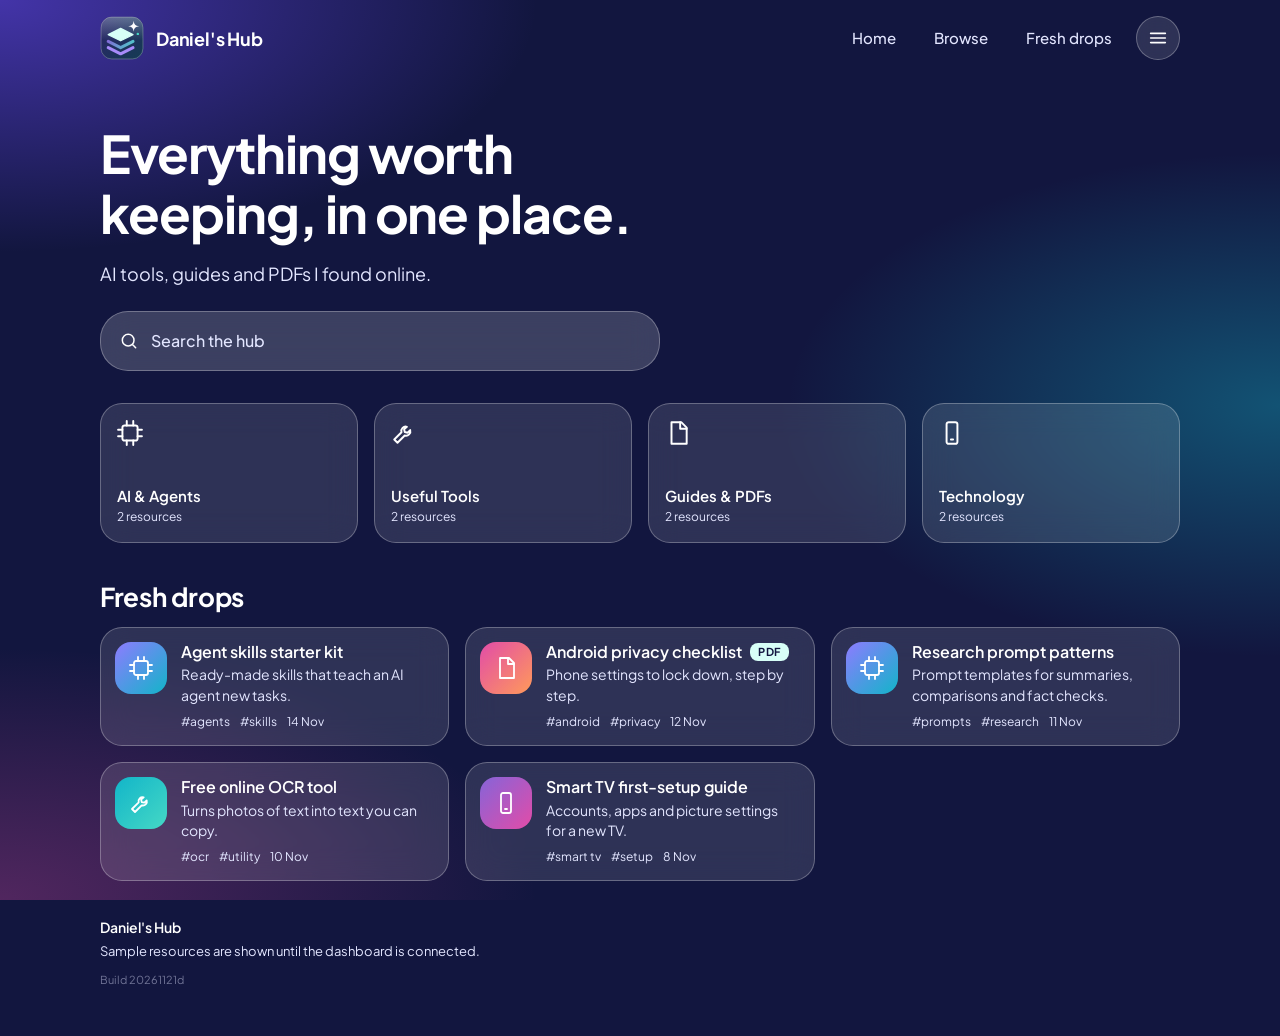
==== commit 627b551c: "Add a consistent, subtle motion system across the site - Motion tokens (150/200/300ms, one easing cu" ====
--- a/index.html
+++ b/index.html
@@ -12,7 +12,7 @@
   <link rel="preconnect" href="https://fonts.googleapis.com">
   <link rel="preconnect" href="https://fonts.gstatic.com" crossorigin>
   <link rel="stylesheet" href="https://fonts.googleapis.com/css2?family=Plus+Jakarta+Sans:wght@400;500;600;700&amp;display=swap">
-  <link rel="stylesheet" href="css/style.css?v=20261121c">
+  <link rel="stylesheet" href="css/style.css?v=20261121d">
 </head>
 <body>
 
@@ -96,7 +96,7 @@
   <footer class="foot">
     <p>Daniel's Hub</p>
     <p class="foot-note">Sample resources are shown until the dashboard is connected.</p>
-    <p class="build" id="build" data-page="20261121c"></p>
+    <p class="build" id="build" data-page="20261121d"></p>
   </footer>
 
   <nav class="dock" aria-label="Quick navigation">
@@ -105,9 +105,9 @@
     <a href="#top" id="dock-search"><svg width="22" height="22" aria-hidden="true"><use href="#i-search"/></svg><span>Search</span></a>
   </nav>
 
-  <script src="js/data.js?v=20261121c"></script>
-  <script src="js/config.js?v=20261121c"></script>
-  <script src="js/ui.js?v=20261121c"></script>
-  <script src="js/app.js?v=20261121c"></script>
+  <script src="js/data.js?v=20261121d"></script>
+  <script src="js/config.js?v=20261121d"></script>
+  <script src="js/ui.js?v=20261121d"></script>
+  <script src="js/app.js?v=20261121d"></script>
 </body>
 </html>
--- a/css/style.css
+++ b/css/style.css
@@ -17,6 +17,11 @@
   --gutter: 20px;
   --max: 1080px;
   --kb: 0px;
+  /* Motion: one set of timings and one easing curve for the whole site. */
+  --ease: cubic-bezier(0.22, 0.61, 0.36, 1);
+  --dur-fast: 0.15s;
+  --dur: 0.2s;
+  --dur-slow: 0.3s;
   --font: "Plus Jakarta Sans", system-ui, -apple-system, "Segoe UI", Roboto, sans-serif;
   color-scheme: dark;
 }
@@ -77,7 +82,7 @@
 
 /* Pressed state: a gentle brightening and a very small squeeze. Same for every control. */
 .menu-btn, .menu-item, .clear, .cancel, .reset, .back, .admin-link, .top-nav a, .dock a, .cat, a.card {
-  transition: transform 0.15s ease, filter 0.15s ease, background 0.2s ease, color 0.2s ease, border-color 0.2s ease;
+  transition: transform var(--dur-fast) var(--ease), filter var(--dur-fast) var(--ease), background var(--dur) var(--ease), color var(--dur) var(--ease), border-color var(--dur) var(--ease);
 }
 .menu-btn:active, .clear:active, .cancel:active, .reset:active, .back:active, .admin-link:active,
 .dock a:active, .cat:active, a.card:active, .top-nav a:active {
@@ -94,7 +99,7 @@
   padding-top: calc(16px + env(safe-area-inset-top, 0px));
   padding-bottom: 8px;
   max-height: 140px;
-  transition: max-height 0.3s ease, padding 0.3s ease, opacity 0.2s ease;
+  transition: max-height var(--dur-slow) var(--ease), padding var(--dur-slow) var(--ease), opacity var(--dur) var(--ease);
 }
 .brand { display: flex; align-items: center; gap: 12px; text-decoration: none; min-height: 44px; }
 .brand img { display: block; width: 44px; height: 44px; }
@@ -134,16 +139,16 @@
 /* Parts of the page that can fold away while searching */
 .collapse {
   display: grid; grid-template-rows: 1fr; opacity: 1; visibility: visible;
-  transition: grid-template-rows 0.3s ease, opacity 0.25s ease;
+  transition: grid-template-rows var(--dur-slow) var(--ease), opacity 0.25s var(--ease);
 }
 .collapse > .collapse-inner { min-height: 0; overflow: hidden; }
 .is-searching .browse {
   grid-template-rows: 0fr; opacity: 0; visibility: hidden; pointer-events: none;
-  transition: grid-template-rows 0.3s ease, opacity 0.2s ease, visibility 0s 0.3s;
+  transition: grid-template-rows var(--dur-slow) var(--ease), opacity var(--dur) var(--ease), visibility 0s 0.3s;
 }
 
 /* Hero */
-.hero-inner { display: grid; gap: 12px; padding: 28px 0 16px; transition: padding 0.3s ease, gap 0.3s ease; }
+.hero-inner { display: grid; gap: 12px; padding: 28px 0 16px; transition: padding var(--dur-slow) var(--ease), gap var(--dur-slow) var(--ease); }
 .hero-inner h1 { font-size: 32px; line-height: 1.15; font-weight: 700; letter-spacing: -0.02em; text-wrap: balance; max-width: 18ch; }
 .lede { color: var(--text-soft); font-size: 16px; }
 
@@ -293,7 +298,7 @@
 .dock {
   position: fixed; left: 50%; transform: translateX(-50%);
   bottom: calc(16px + env(safe-area-inset-bottom, 0px) + var(--kb, 0px));
-  transition: bottom 0.2s ease;
+  transition: bottom var(--dur) var(--ease);
   display: flex; gap: 4px; padding: 6px; border-radius: 32px; z-index: 20;
   background: rgba(36, 32, 92, 0.72); border: 1px solid var(--glass-line);
   -webkit-backdrop-filter: blur(18px); backdrop-filter: blur(18px);
@@ -312,7 +317,7 @@
   .is-searching .hero,
   .is-focused .browse {
     grid-template-rows: 0fr; opacity: 0; visibility: hidden; pointer-events: none;
-    transition: grid-template-rows 0.3s ease, opacity 0.2s ease, visibility 0s 0.3s;
+    transition: grid-template-rows var(--dur-slow) var(--ease), opacity var(--dur) var(--ease), visibility 0s 0.3s;
   }
   .is-focused .search-wrap,
   .is-searching .search-wrap {
@@ -334,7 +339,7 @@
   .is-searching .top {
     max-height: 0; padding-top: 0; padding-bottom: 0; opacity: 0; overflow: hidden;
     visibility: hidden; pointer-events: none;
-    transition: max-height 0.3s ease, padding 0.3s ease, opacity 0.2s ease, visibility 0s 0.3s;
+    transition: max-height var(--dur-slow) var(--ease), padding var(--dur-slow) var(--ease), opacity var(--dur) var(--ease), visibility 0s 0.3s;
   }
   .is-focused .hero .hero-inner,
   .is-searching .hero .hero-inner { padding-top: 0; padding-bottom: 0; gap: 0; }
@@ -375,8 +380,8 @@
 
 /* Fade-in for freshly rendered cards. Cards are visible by default, the animation only adds polish. */
 @media (prefers-reduced-motion: no-preference) {
-  .card { animation: rise 0.35s ease both; }
-  .menu-panel { animation: pop 0.18s ease both; transform-origin: top right; }
+  .card { animation: rise var(--dur-slow) var(--ease) backwards; }
+  .menu-panel { animation: pop var(--dur) var(--ease) both; transform-origin: top right; }
   @keyframes rise { from { opacity: 0; transform: translateY(8px); } to { opacity: 1; transform: none; } }
   @keyframes pop { from { opacity: 0; transform: scale(0.96) translateY(-4px); } to { opacity: 1; transform: none; } }
 }
@@ -425,7 +430,7 @@
 .go-dot {
   flex: none; width: 32px; height: 32px; border-radius: 50%; display: grid; place-items: center;
   background: rgba(255, 255, 255, 0.12); border: 1px solid var(--glass-line);
-  transition: transform 0.2s ease;
+  transition: transform var(--dur) var(--ease);
 }
 .go-dot svg { width: 16px; height: 16px; }
 .bcat-body { min-width: 0; }
@@ -480,7 +485,7 @@
 .explore svg { width: 16px; height: 16px; }
 
 /* Press and hover: same gentle feel as the rest of the site */
-.bcat, .coll { transition: transform 0.15s ease, filter 0.15s ease, background 0.2s ease, border-color 0.2s ease; }
+.bcat, .coll { transition: transform var(--dur-fast) var(--ease), filter var(--dur-fast) var(--ease), background var(--dur) var(--ease), border-color var(--dur) var(--ease); }
 .bcat:active { filter: brightness(1.18); transform: scale(0.97); background: var(--glass-strong); }
 .coll:active { filter: brightness(1.15); transform: scale(0.98); }
 @media (hover: hover) and (pointer: fine) {
@@ -491,7 +496,7 @@
 
 /* "backwards" fill only: a finished animation must not keep overriding the press and hover transforms. */
 @media (prefers-reduced-motion: no-preference) {
-  .bcat, .coll { animation: rise 0.35s ease backwards; }
+  .bcat, .coll { animation: rise var(--dur-slow) var(--ease) backwards; }
   .bcat:nth-child(2), .coll:nth-child(2) { animation-delay: 0.05s; }
   .bcat:nth-child(3), .coll:nth-child(3) { animation-delay: 0.1s; }
   .bcat:nth-child(4) { animation-delay: 0.15s; }
@@ -525,7 +530,7 @@
   min-height: 44px; padding: 0 14px; border-radius: 22px;
   font: 600 14px var(--font); color: var(--text);
   background: var(--glass); border: 1px solid var(--glass-line);
-  transition: transform 0.15s ease, filter 0.15s ease, background 0.2s ease, color 0.2s ease;
+  transition: transform var(--dur-fast) var(--ease), filter var(--dur-fast) var(--ease), background var(--dur) var(--ease), color var(--dur) var(--ease);
 }
 .filter-btn svg { width: 18px; height: 18px; }
 .filter-btn:active { filter: brightness(1.18); transform: scale(0.97); }
@@ -555,7 +560,7 @@
   display: inline-flex; align-items: center; min-height: 40px; padding: 0 14px; border-radius: 20px;
   font: 600 14px var(--font); color: var(--text);
   background: rgba(255, 255, 255, 0.08); border: 1px solid var(--glass-line);
-  transition: transform 0.15s ease, filter 0.15s ease, background 0.2s ease, color 0.2s ease;
+  transition: transform var(--dur-fast) var(--ease), filter var(--dur-fast) var(--ease), background var(--dur) var(--ease), color var(--dur) var(--ease);
 }
 .chip input:checked + span { background: var(--text); color: var(--ink); border-color: var(--text); }
 .chip input:focus-visible + span { outline: 3px solid var(--mint); outline-offset: 3px; }
@@ -564,3 +569,69 @@
 .filter-actions { display: flex; flex-wrap: wrap; justify-content: flex-end; gap: 10px; }
 .filter-actions .reset[disabled] { opacity: 0.5; cursor: default; }
 .filter-actions .filter-done { background: var(--text); color: var(--ink); border-color: var(--text); }
+
+/* ===== Motion =====
+   One quiet system: short fades with a few pixels of movement, gentle press feedback.
+   Only opacity and transform are animated, so it stays smooth on phones.
+   Nothing here depends on scrolling. Content animates once, when it appears.
+   With reduced motion, the rule near the top of this file switches all of it off. */
+
+@keyframes fade { from { opacity: 0; } to { opacity: 1; } }
+@keyframes drop { from { opacity: 0; transform: translateY(-6px); } to { opacity: 1; transform: none; } }
+@keyframes leave { to { opacity: 0; transform: translateY(-4px) scale(0.98); } }
+@keyframes badge-in { from { opacity: 0; transform: scale(0.85); } to { opacity: 1; transform: none; } }
+
+@media (prefers-reduced-motion: no-preference) {
+  /* Moving between pages: a quick fade. The bottom bar keeps its place and only its highlight changes. */
+  @view-transition { navigation: auto; }
+  ::view-transition-old(root) { animation: vt-out var(--dur-fast) var(--ease) both; }
+  ::view-transition-new(root) { animation: vt-in var(--dur) var(--ease) both; }
+  @keyframes vt-out { to { opacity: 0; } }
+  @keyframes vt-in { from { opacity: 0; transform: translateY(6px); } }
+  .dock { view-transition-name: dock; }
+
+  /* Page content settles in once on arrival */
+  .hero-inner, .browse-head, .cat-head, .page { animation: rise var(--dur-slow) var(--ease) backwards; }
+
+  /* Result cards: the first few arrive one after another, the rest together */
+  .list .card:nth-child(2) { animation-delay: 0.04s; }
+  .list .card:nth-child(3) { animation-delay: 0.08s; }
+  .list .card:nth-child(4) { animation-delay: 0.12s; }
+  .list .card:nth-child(n+5) { animation-delay: 0.16s; }
+
+  /* Things that appear: the empty message, the Filter row, the filter badge, Cancel */
+  .empty { animation: fade var(--dur) var(--ease) backwards; }
+  .filter-bar:not([hidden]) { animation: fade var(--dur) var(--ease) backwards; }
+  .filter-count:not([hidden]) { animation: badge-in var(--dur) var(--ease) backwards; }
+  .is-focused .cancel, .is-searching .cancel { animation: fade var(--dur) var(--ease) backwards; }
+
+  /* Panels fade in, and fade out again instead of vanishing */
+  .filter-panel { animation: drop var(--dur) var(--ease) backwards; }
+  .menu-panel.is-leaving, .filter-panel.is-leaving { animation: leave var(--dur-fast) var(--ease) forwards; pointer-events: none; }
+}
+
+/* Selection and press feedback */
+.chip span { transition: transform var(--dur-fast) var(--ease), filter var(--dur-fast) var(--ease),
+  background var(--dur) var(--ease), color var(--dur) var(--ease), border-color var(--dur) var(--ease); }
+.filter-btn { transition: transform var(--dur-fast) var(--ease), filter var(--dur-fast) var(--ease),
+  background var(--dur) var(--ease), color var(--dur) var(--ease); }
+.filter-count { transition: background var(--dur) var(--ease), color var(--dur) var(--ease); }
+.filter-actions .reset { transition: transform var(--dur-fast) var(--ease), filter var(--dur-fast) var(--ease),
+  background var(--dur) var(--ease), opacity var(--dur) var(--ease); }
+
+/* Bottom bar: the active pill and its icon change smoothly */
+.dock a svg { transition: transform var(--dur) var(--ease); }
+.dock a[aria-current="page"] svg { transform: scale(1.08); }
+
+/* Small icons move a little with their control */
+.explore svg, .back svg, .admin-link .go { transition: transform var(--dur) var(--ease); }
+.coll:active .explore svg, .bcat:active .go-dot { transform: translateX(2px); }
+.back:active svg { transform: translateX(-2px); }
+.admin-link:active .go { transform: translateX(2px); }
+@media (hover: hover) and (pointer: fine) {
+  .coll:hover .explore svg { transform: translateX(2px); }
+  .back:hover svg { transform: translateX(-2px); }
+  .admin-link:hover .go { transform: translateX(2px); }
+  .menu-btn:hover svg, .filter-btn:hover svg { transform: scale(1.06); }
+}
+.menu-btn svg, .filter-btn svg { transition: transform var(--dur) var(--ease); }
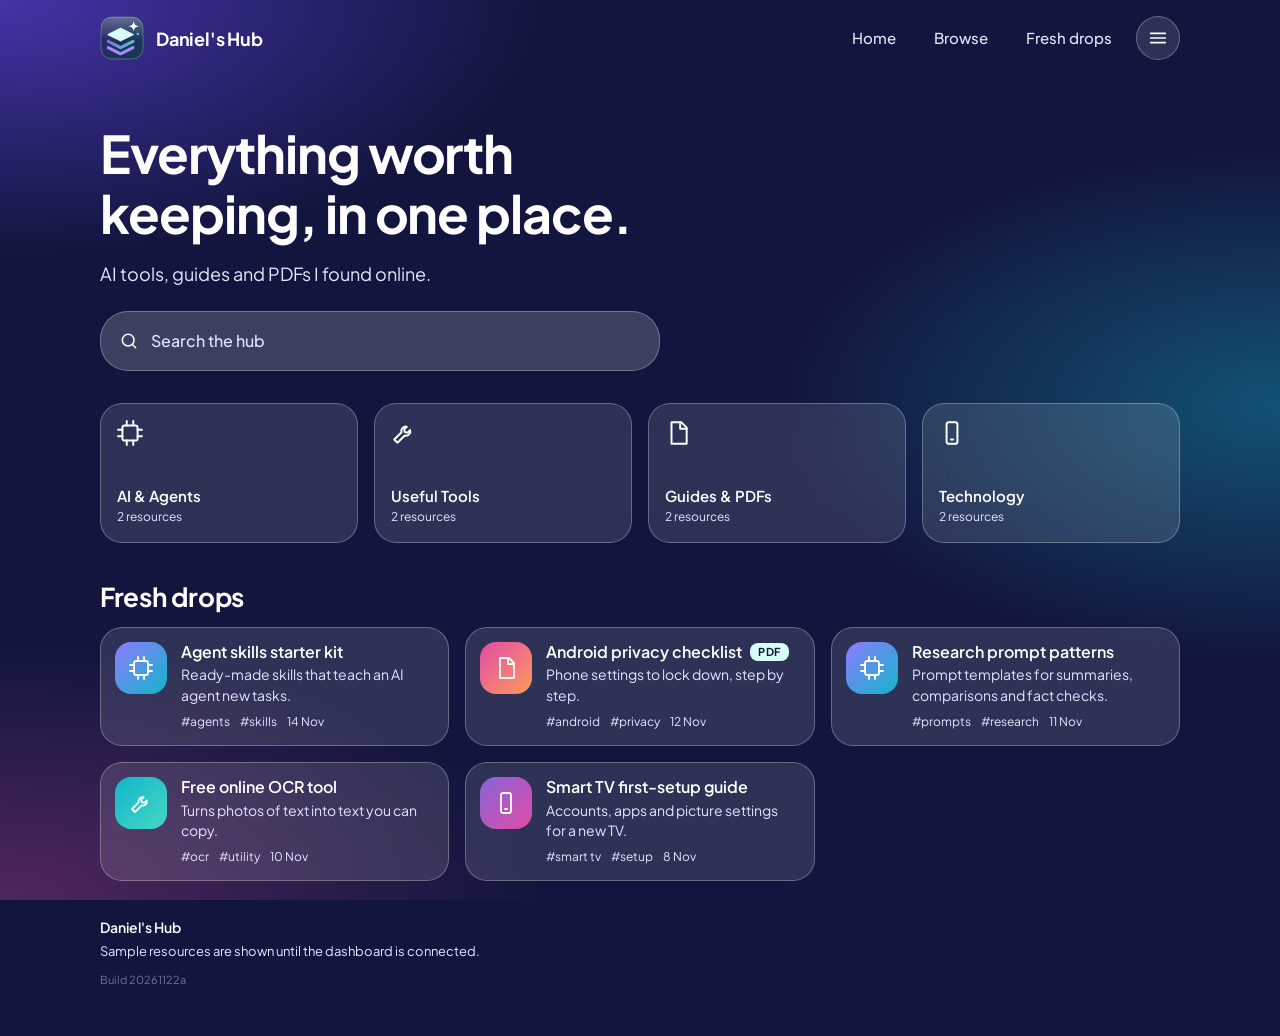
==== commit 66180823: "Make the motion system a little more noticeable Larger entrance movement with a smoother ease-out, l" ====
--- a/index.html
+++ b/index.html
@@ -12,7 +12,7 @@
   <link rel="preconnect" href="https://fonts.googleapis.com">
   <link rel="preconnect" href="https://fonts.gstatic.com" crossorigin>
   <link rel="stylesheet" href="https://fonts.googleapis.com/css2?family=Plus+Jakarta+Sans:wght@400;500;600;700&amp;display=swap">
-  <link rel="stylesheet" href="css/style.css?v=20261121d">
+  <link rel="stylesheet" href="css/style.css?v=20261122a">
 </head>
 <body>
 
@@ -96,7 +96,7 @@
   <footer class="foot">
     <p>Daniel's Hub</p>
     <p class="foot-note">Sample resources are shown until the dashboard is connected.</p>
-    <p class="build" id="build" data-page="20261121d"></p>
+    <p class="build" id="build" data-page="20261122a"></p>
   </footer>
 
   <nav class="dock" aria-label="Quick navigation">
@@ -105,9 +105,9 @@
     <a href="#top" id="dock-search"><svg width="22" height="22" aria-hidden="true"><use href="#i-search"/></svg><span>Search</span></a>
   </nav>
 
-  <script src="js/data.js?v=20261121d"></script>
-  <script src="js/config.js?v=20261121d"></script>
-  <script src="js/ui.js?v=20261121d"></script>
-  <script src="js/app.js?v=20261121d"></script>
+  <script src="js/data.js?v=20261122a"></script>
+  <script src="js/config.js?v=20261122a"></script>
+  <script src="js/ui.js?v=20261122a"></script>
+  <script src="js/app.js?v=20261122a"></script>
 </body>
 </html>
--- a/css/style.css
+++ b/css/style.css
@@ -22,6 +22,8 @@
   --dur-fast: 0.15s;
   --dur: 0.2s;
   --dur-slow: 0.3s;
+  --dur-enter: 0.45s;
+  --ease-out: cubic-bezier(0.16, 1, 0.3, 1);
   --font: "Plus Jakarta Sans", system-ui, -apple-system, "Segoe UI", Roboto, sans-serif;
   color-scheme: dark;
 }
@@ -86,10 +88,10 @@
 }
 .menu-btn:active, .clear:active, .cancel:active, .reset:active, .back:active, .admin-link:active,
 .dock a:active, .cat:active, a.card:active, .top-nav a:active {
-  filter: brightness(1.18); transform: scale(0.97);
-}
-.menu-item:active { filter: brightness(1.22); background: var(--glass-strong); }
-.cat:active, a.card:active { background: var(--glass-strong); transform: scale(0.98); }
+  filter: brightness(1.28); transform: scale(0.95);
+}
+.menu-item:active { filter: brightness(1.3); background: var(--glass-strong); }
+.cat:active, a.card:active { background: var(--glass-strong); transform: scale(0.97); }
 
 .top, main, .foot { max-width: var(--max); margin-inline: auto; }
 
@@ -380,10 +382,10 @@
 
 /* Fade-in for freshly rendered cards. Cards are visible by default, the animation only adds polish. */
 @media (prefers-reduced-motion: no-preference) {
-  .card { animation: rise var(--dur-slow) var(--ease) backwards; }
-  .menu-panel { animation: pop var(--dur) var(--ease) both; transform-origin: top right; }
-  @keyframes rise { from { opacity: 0; transform: translateY(8px); } to { opacity: 1; transform: none; } }
-  @keyframes pop { from { opacity: 0; transform: scale(0.96) translateY(-4px); } to { opacity: 1; transform: none; } }
+  .card { animation: rise var(--dur-enter) var(--ease-out) backwards; }
+  .menu-panel { animation: pop var(--dur-enter) var(--ease-out) both; transform-origin: top right; }
+  @keyframes rise { from { opacity: 0; transform: translateY(18px); } to { opacity: 1; transform: none; } }
+  @keyframes pop { from { opacity: 0; transform: scale(0.92) translateY(-10px); } to { opacity: 1; transform: none; } }
 }
 
 .build { font-size: 11px; opacity: .45; margin: 6px 0 0; }
@@ -404,7 +406,7 @@
 }
 
 /* Pressed look wins over hover while a finger or mouse button is down. */
-.cat:active, a.card:active { background: var(--glass-strong); transform: scale(0.98); }
+.cat:active, a.card:active { background: var(--glass-strong); transform: scale(0.97); }
 
 /* ===== Browse page and collection pages ===== */
 .top-nav a[aria-current="page"] { background: var(--glass); color: var(--text); }
@@ -486,17 +488,17 @@
 
 /* Press and hover: same gentle feel as the rest of the site */
 .bcat, .coll { transition: transform var(--dur-fast) var(--ease), filter var(--dur-fast) var(--ease), background var(--dur) var(--ease), border-color var(--dur) var(--ease); }
-.bcat:active { filter: brightness(1.18); transform: scale(0.97); background: var(--glass-strong); }
-.coll:active { filter: brightness(1.15); transform: scale(0.98); }
+.bcat:active { filter: brightness(1.25); transform: scale(0.95); background: var(--glass-strong); }
+.coll:active { filter: brightness(1.22); transform: scale(0.96); }
 @media (hover: hover) and (pointer: fine) {
   .bcat:hover { background: var(--glass-strong); transform: translateY(-2px); }
-  .bcat:hover .go-dot { transform: translateX(2px); }
+  .bcat:hover .go-dot { transform: translateX(4px); }
   .coll:hover { filter: brightness(1.1); transform: translateY(-2px); }
 }
 
 /* "backwards" fill only: a finished animation must not keep overriding the press and hover transforms. */
 @media (prefers-reduced-motion: no-preference) {
-  .bcat, .coll { animation: rise var(--dur-slow) var(--ease) backwards; }
+  .bcat, .coll { animation: rise var(--dur-enter) var(--ease-out) backwards; }
   .bcat:nth-child(2), .coll:nth-child(2) { animation-delay: 0.05s; }
   .bcat:nth-child(3), .coll:nth-child(3) { animation-delay: 0.1s; }
   .bcat:nth-child(4) { animation-delay: 0.15s; }
@@ -533,7 +535,7 @@
   transition: transform var(--dur-fast) var(--ease), filter var(--dur-fast) var(--ease), background var(--dur) var(--ease), color var(--dur) var(--ease);
 }
 .filter-btn svg { width: 18px; height: 18px; }
-.filter-btn:active { filter: brightness(1.18); transform: scale(0.97); }
+.filter-btn:active { filter: brightness(1.28); transform: scale(0.95); }
 .filter-btn[aria-expanded="true"] { background: var(--text); color: var(--ink); }
 .filter-count {
   min-width: 20px; height: 20px; padding: 0 6px; border-radius: 10px;
@@ -564,7 +566,7 @@
 }
 .chip input:checked + span { background: var(--text); color: var(--ink); border-color: var(--text); }
 .chip input:focus-visible + span { outline: 3px solid var(--mint); outline-offset: 3px; }
-.chip input:active + span { filter: brightness(1.18); transform: scale(0.97); }
+.chip input:active + span { filter: brightness(1.28); transform: scale(0.95); }
 .filter-hint { margin: 8px 0 0; font-size: 12px; color: var(--text-soft); }
 .filter-actions { display: flex; flex-wrap: wrap; justify-content: flex-end; gap: 10px; }
 .filter-actions .reset[disabled] { opacity: 0.5; cursor: default; }
@@ -577,37 +579,37 @@
    With reduced motion, the rule near the top of this file switches all of it off. */
 
 @keyframes fade { from { opacity: 0; } to { opacity: 1; } }
-@keyframes drop { from { opacity: 0; transform: translateY(-6px); } to { opacity: 1; transform: none; } }
-@keyframes leave { to { opacity: 0; transform: translateY(-4px) scale(0.98); } }
-@keyframes badge-in { from { opacity: 0; transform: scale(0.85); } to { opacity: 1; transform: none; } }
+@keyframes drop { from { opacity: 0; transform: translateY(-12px) scale(0.98); } to { opacity: 1; transform: none; } }
+@keyframes leave { to { opacity: 0; transform: translateY(-8px) scale(0.96); } }
+@keyframes badge-in { from { opacity: 0; transform: scale(0.6); } to { opacity: 1; transform: none; } }
 
 @media (prefers-reduced-motion: no-preference) {
   /* Moving between pages: a quick fade. The bottom bar keeps its place and only its highlight changes. */
   @view-transition { navigation: auto; }
-  ::view-transition-old(root) { animation: vt-out var(--dur-fast) var(--ease) both; }
-  ::view-transition-new(root) { animation: vt-in var(--dur) var(--ease) both; }
-  @keyframes vt-out { to { opacity: 0; } }
-  @keyframes vt-in { from { opacity: 0; transform: translateY(6px); } }
+  ::view-transition-old(root) { animation: vt-out 0.16s var(--ease) both; }
+  ::view-transition-new(root) { animation: vt-in 0.34s var(--ease-out) both; }
+  @keyframes vt-out { to { opacity: 0; transform: translateY(-6px); } }
+  @keyframes vt-in { from { opacity: 0; transform: translateY(16px); } }
   .dock { view-transition-name: dock; }
 
   /* Page content settles in once on arrival */
-  .hero-inner, .browse-head, .cat-head, .page { animation: rise var(--dur-slow) var(--ease) backwards; }
+  .hero-inner, .browse-head, .cat-head, .page { animation: rise var(--dur-enter) var(--ease-out) backwards; }
 
   /* Result cards: the first few arrive one after another, the rest together */
-  .list .card:nth-child(2) { animation-delay: 0.04s; }
-  .list .card:nth-child(3) { animation-delay: 0.08s; }
-  .list .card:nth-child(4) { animation-delay: 0.12s; }
-  .list .card:nth-child(n+5) { animation-delay: 0.16s; }
+  .list .card:nth-child(2) { animation-delay: 0.07s; }
+  .list .card:nth-child(3) { animation-delay: 0.14s; }
+  .list .card:nth-child(4) { animation-delay: 0.21s; }
+  .list .card:nth-child(n+5) { animation-delay: 0.28s; }
 
   /* Things that appear: the empty message, the Filter row, the filter badge, Cancel */
-  .empty { animation: fade var(--dur) var(--ease) backwards; }
-  .filter-bar:not([hidden]) { animation: fade var(--dur) var(--ease) backwards; }
-  .filter-count:not([hidden]) { animation: badge-in var(--dur) var(--ease) backwards; }
-  .is-focused .cancel, .is-searching .cancel { animation: fade var(--dur) var(--ease) backwards; }
+  .empty { animation: rise var(--dur-enter) var(--ease-out) backwards; }
+  .filter-bar:not([hidden]) { animation: rise var(--dur-enter) var(--ease-out) backwards; }
+  .filter-count:not([hidden]) { animation: badge-in var(--dur-enter) var(--ease-out) backwards; }
+  .is-focused .cancel, .is-searching .cancel { animation: fade var(--dur-enter) var(--ease-out) backwards; }
 
   /* Panels fade in, and fade out again instead of vanishing */
-  .filter-panel { animation: drop var(--dur) var(--ease) backwards; }
-  .menu-panel.is-leaving, .filter-panel.is-leaving { animation: leave var(--dur-fast) var(--ease) forwards; pointer-events: none; }
+  .filter-panel { animation: drop var(--dur-enter) var(--ease-out) backwards; }
+  .menu-panel.is-leaving, .filter-panel.is-leaving { animation: leave 0.18s var(--ease) forwards; pointer-events: none; }
 }
 
 /* Selection and press feedback */
@@ -621,17 +623,17 @@
 
 /* Bottom bar: the active pill and its icon change smoothly */
 .dock a svg { transition: transform var(--dur) var(--ease); }
-.dock a[aria-current="page"] svg { transform: scale(1.08); }
+.dock a[aria-current="page"] svg { transform: scale(1.18) translateY(-1px); }
 
 /* Small icons move a little with their control */
 .explore svg, .back svg, .admin-link .go { transition: transform var(--dur) var(--ease); }
-.coll:active .explore svg, .bcat:active .go-dot { transform: translateX(2px); }
-.back:active svg { transform: translateX(-2px); }
-.admin-link:active .go { transform: translateX(2px); }
+.coll:active .explore svg, .bcat:active .go-dot { transform: translateX(4px); }
+.back:active svg { transform: translateX(-4px); }
+.admin-link:active .go { transform: translateX(4px); }
 @media (hover: hover) and (pointer: fine) {
-  .coll:hover .explore svg { transform: translateX(2px); }
-  .back:hover svg { transform: translateX(-2px); }
-  .admin-link:hover .go { transform: translateX(2px); }
-  .menu-btn:hover svg, .filter-btn:hover svg { transform: scale(1.06); }
+  .coll:hover .explore svg { transform: translateX(4px); }
+  .back:hover svg { transform: translateX(-4px); }
+  .admin-link:hover .go { transform: translateX(4px); }
+  .menu-btn:hover svg, .filter-btn:hover svg { transform: scale(1.14); }
 }
 .menu-btn svg, .filter-btn svg { transition: transform var(--dur) var(--ease); }
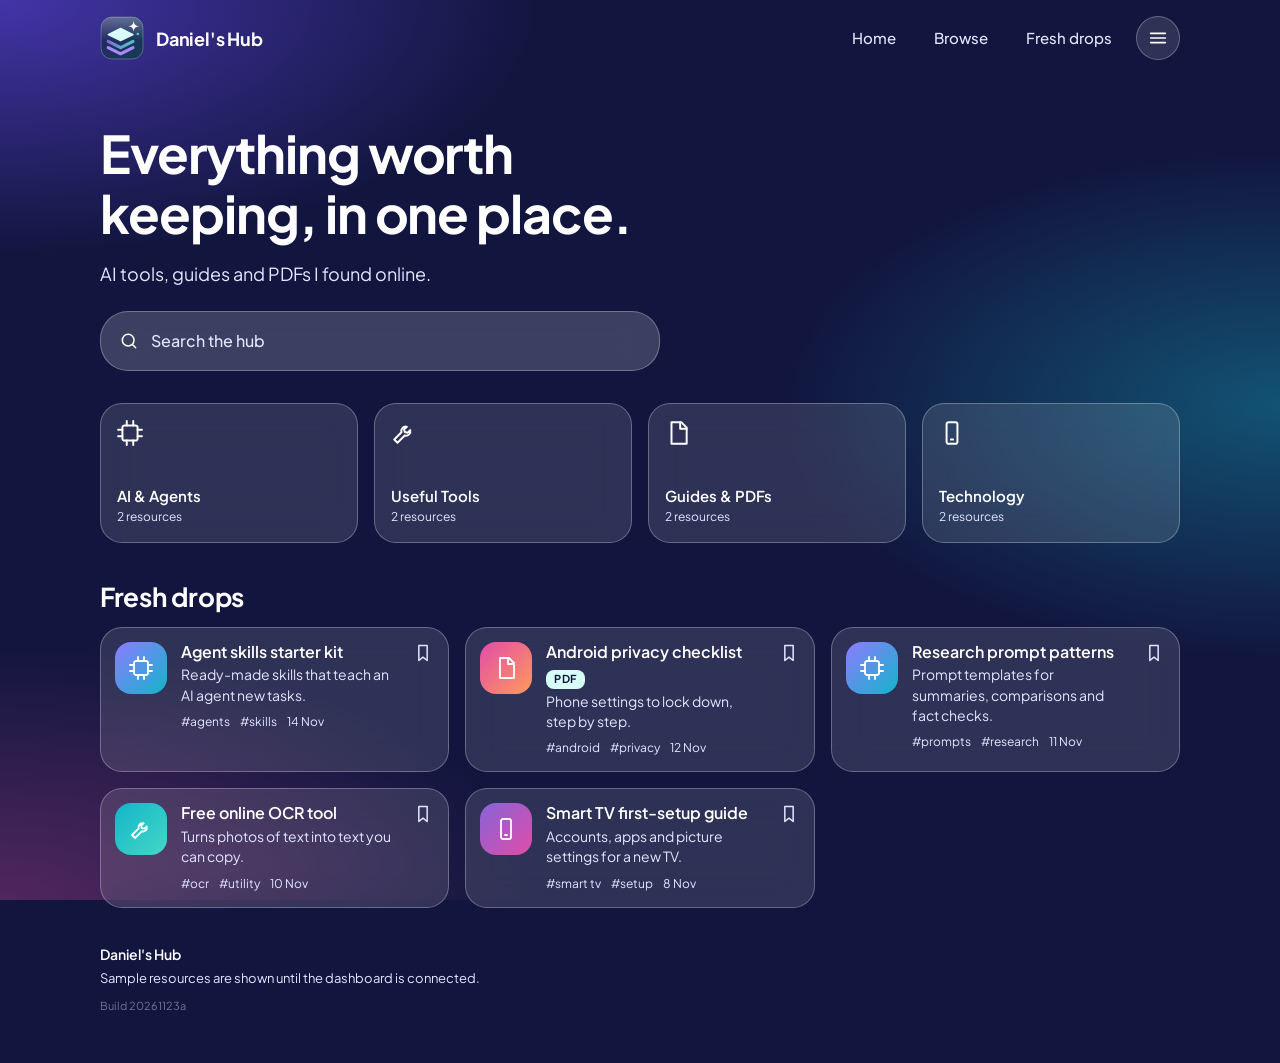
==== commit be87edb1: "Add Saved Resources: bookmark on cards and a working Saved page Bookmarks store resource ids in loca" ====
--- a/index.html
+++ b/index.html
@@ -12,7 +12,7 @@
   <link rel="preconnect" href="https://fonts.googleapis.com">
   <link rel="preconnect" href="https://fonts.gstatic.com" crossorigin>
   <link rel="stylesheet" href="https://fonts.googleapis.com/css2?family=Plus+Jakarta+Sans:wght@400;500;600;700&amp;display=swap">
-  <link rel="stylesheet" href="css/style.css?v=20261122a">
+  <link rel="stylesheet" href="css/style.css?v=20261123a">
 </head>
 <body>
 
@@ -96,7 +96,7 @@
   <footer class="foot">
     <p>Daniel's Hub</p>
     <p class="foot-note">Sample resources are shown until the dashboard is connected.</p>
-    <p class="build" id="build" data-page="20261122a"></p>
+    <p class="build" id="build" data-page="20261123a"></p>
   </footer>
 
   <nav class="dock" aria-label="Quick navigation">
@@ -105,9 +105,9 @@
     <a href="#top" id="dock-search"><svg width="22" height="22" aria-hidden="true"><use href="#i-search"/></svg><span>Search</span></a>
   </nav>
 
-  <script src="js/data.js?v=20261122a"></script>
-  <script src="js/config.js?v=20261122a"></script>
-  <script src="js/ui.js?v=20261122a"></script>
-  <script src="js/app.js?v=20261122a"></script>
+  <script src="js/data.js?v=20261123a"></script>
+  <script src="js/config.js?v=20261123a"></script>
+  <script src="js/ui.js?v=20261123a"></script>
+  <script src="js/app.js?v=20261123a"></script>
 </body>
 </html>
--- a/css/style.css
+++ b/css/style.css
@@ -382,7 +382,7 @@
 
 /* Fade-in for freshly rendered cards. Cards are visible by default, the animation only adds polish. */
 @media (prefers-reduced-motion: no-preference) {
-  .card { animation: rise var(--dur-enter) var(--ease-out) backwards; }
+  :not(.card-wrap) > .card, .card-wrap { animation: rise var(--dur-enter) var(--ease-out) backwards; }
   .menu-panel { animation: pop var(--dur-enter) var(--ease-out) both; transform-origin: top right; }
   @keyframes rise { from { opacity: 0; transform: translateY(18px); } to { opacity: 1; transform: none; } }
   @keyframes pop { from { opacity: 0; transform: scale(0.92) translateY(-10px); } to { opacity: 1; transform: none; } }
@@ -596,10 +596,10 @@
   .hero-inner, .browse-head, .cat-head, .page { animation: rise var(--dur-enter) var(--ease-out) backwards; }
 
   /* Result cards: the first few arrive one after another, the rest together */
-  .list .card:nth-child(2) { animation-delay: 0.07s; }
-  .list .card:nth-child(3) { animation-delay: 0.14s; }
-  .list .card:nth-child(4) { animation-delay: 0.21s; }
-  .list .card:nth-child(n+5) { animation-delay: 0.28s; }
+  .list > :nth-child(2) { animation-delay: 0.07s; }
+  .list > :nth-child(3) { animation-delay: 0.14s; }
+  .list > :nth-child(4) { animation-delay: 0.21s; }
+  .list > :nth-child(n+5) { animation-delay: 0.28s; }
 
   /* Things that appear: the empty message, the Filter row, the filter badge, Cancel */
   .empty { animation: rise var(--dur-enter) var(--ease-out) backwards; }
@@ -609,8 +609,32 @@
 
   /* Panels fade in, and fade out again instead of vanishing */
   .filter-panel { animation: drop var(--dur-enter) var(--ease-out) backwards; }
-  .menu-panel.is-leaving, .filter-panel.is-leaving { animation: leave 0.18s var(--ease) forwards; pointer-events: none; }
-}
+  .menu-panel.is-leaving, .filter-panel.is-leaving, .card-wrap.is-leaving { animation: leave 0.18s var(--ease) forwards; pointer-events: none; }
+}
+
+/* Bookmark button: sits at the top right of a resource card, beside the card link */
+.card-wrap { position: relative; }
+.card-wrap > .card { padding-right: 52px; height: 100%; }
+.save-btn {
+  appearance: none; position: absolute; top: 4px; right: 4px;
+  width: 44px; height: 44px; display: grid; place-items: center;
+  padding: 0; border: 0; border-radius: 50%; background: none; cursor: pointer;
+  color: var(--text-soft); -webkit-tap-highlight-color: transparent;
+  transition: transform var(--dur-fast) var(--ease), filter var(--dur-fast) var(--ease), color var(--dur) var(--ease);
+}
+.save-btn svg { width: 20px; height: 20px; transition: fill var(--dur) var(--ease); }
+.save-btn[aria-pressed="true"] { color: var(--mint); }
+.save-btn[aria-pressed="true"] svg { fill: currentColor; }
+.save-btn:active { filter: brightness(1.28); transform: scale(0.88); }
+@media (hover: hover) and (pointer: fine) {
+  .save-btn:hover { color: var(--text); }
+  .save-btn[aria-pressed="true"]:hover { color: var(--mint); }
+}
+@media (prefers-reduced-motion: no-preference) {
+  .save-btn.just-saved svg { animation: badge-in var(--dur) var(--ease-out); }
+}
+.saved-list { margin-top: 12px; }
+.saved-list[hidden], .page .empty[hidden], #saved-count[hidden] { display: none; }
 
 /* Selection and press feedback */
 .chip span { transition: transform var(--dur-fast) var(--ease), filter var(--dur-fast) var(--ease),
@@ -637,3 +661,5 @@
   .menu-btn:hover svg, .filter-btn:hover svg { transform: scale(1.14); }
 }
 .menu-btn svg, .filter-btn svg { transition: transform var(--dur) var(--ease); }
+
+.sr-only { position: absolute; width: 1px; height: 1px; margin: -1px; padding: 0; overflow: hidden; clip: rect(0 0 0 0); white-space: nowrap; border: 0; }
